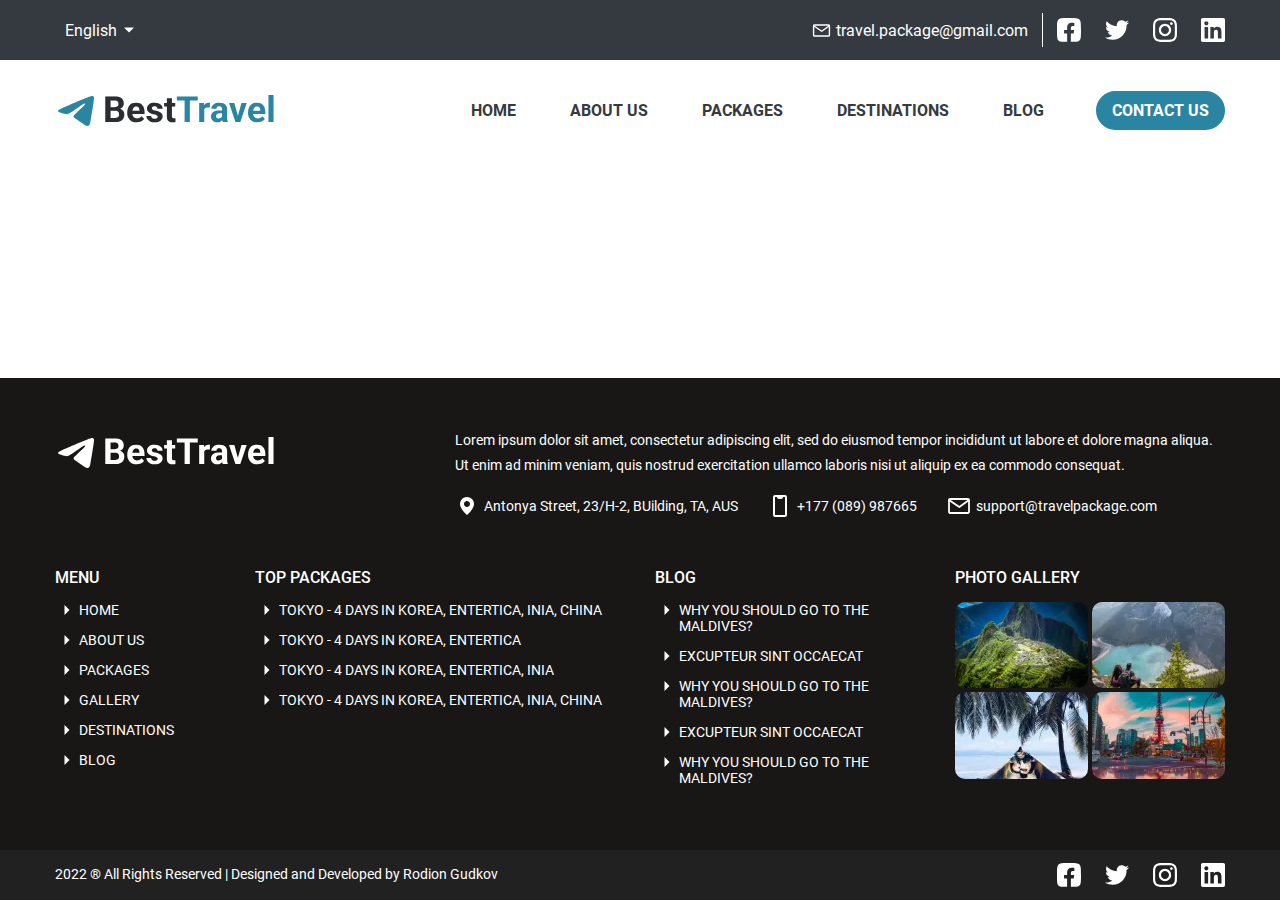
==== index.html @ a99bce0c "Created and styled Footer Added new images and icons" ====
<!DOCTYPE html>
<html lang="en">
  <head>
    <meta charset="UTF-8" />
    <meta http-equiv="X-UA-Compatible" content="IE=edge" />
    <meta name="viewport" content="width=device-width, initial-scale=1.0" />
    <title>BestTravel</title>
    <link rel="stylesheet" href="css/style.css" />
  </head>
  <body>
    <div class="wrapper">
      <!-- Header -->
      <header class="header">
        <div class="header-top">
          <div class="container">
            <div class="header-top__inner">
              <div class="change-language">
                <button id="change-language">
                  <span>English</span>
                  <svg width="24" height="24" viewBox="0 0 24 24" fill="none" xmlns="http://www.w3.org/2000/svg">
                    <path d="M12 14.5L17 9.5H7L12 14.5Z" fill="white" />
                  </svg>
                </button>
                <ul>
                  <li><a href="#">English</a></li>
                  <li><a href="#">Ukranian</a></li>
                  <li><a href="#">Russian</a></li>
                </ul>
              </div>
              <div class="header__info">
                <a class="email" href="mailto:travel.package@gmail.com">
                  <img src="images/email-white.svg" width="19" height="19" alt="Email Icon" />
                  <span>travel.package@gmail.com</span>
                </a>
                <div class="line"></div>
                <div class="social">
                  <ul>
                    <li>
                      <a href=""><img src="images/facebook-white.svg" alt="Facebook" width="24" height="24" /></a>
                    </li>
                    <li>
                      <a href=""><img src="images/twitter-white.svg" alt="Twitter" width="24" height="24" /></a>
                    </li>
                    <li>
                      <a href=""><img src="images/instagram-white.svg" alt="Instagram" width="24" height="24" /></a>
                    </li>
                    <li>
                      <a href=""><img src="images/linkedin-white.svg" alt="LinkedIn" width="24" height="24" /></a>
                    </li>
                  </ul>
                </div>
              </div>
            </div>
          </div>
        </div>

        <div class="header-bottom">
          <div class="container">
            <div class="header-bottom__inner">
              <a href="index.html" class="logo header__logo">
                <img src="images/logo.svg" width="221" height="48" alt="BestTravel Logo" />
              </a>

              <nav class="menu">
                <ul class="menu">
                  <li><a href="index.html">Home</a></li>
                  <li><a href="about-us.html">About Us</a></li>
                  <li><a href="packages.html">Packages</a></li>
                  <li><a href="destinations.html">Destinations</a></li>
                  <li><a href="blog.html">Blog</a></li>
                  <li><button id="contact_us_button" class="button">Contact Us</button></li>
                </ul>
              </nav>
            </div>
          </div>
        </div>
      </header>

      <!-- Content -->
      <content class="content">
        
      </content>

      <!-- Footer -->
      <footer class="footer">
        <div class="footer-top">
          <div class="container">
            <div class="footer-top__inner">
              <a href="index.html" class="logo">
                <img src="images/logo-white.svg" width="221" height="48" alt="Best Travel Logo" />
              </a>
              <div class="footer__info">
                <p class="footer__text">
                  Lorem ipsum dolor sit amet, consectetur adipiscing elit, sed do eiusmod tempor incididunt ut labore et
                  dolore magna aliqua. Ut enim ad minim veniam, quis nostrud exercitation ullamco laboris nisi ut
                  aliquip ex ea commodo consequat.
                </p>
                <div class="footer__links">
                  <a href="#">
                    <img src="images/location-white.svg" width="24" height="24" alt="location" />
                    <span>Antonya Street, 23/H-2, BUilding, TA, AUS</span>
                  </a>
                  <a href="tel:+177089987665">
                    <img src="images/mobile-white.svg" width="24" height="24" alt="mobile" />
                    <span>+177 (089) 987665</span>
                  </a>
                  <a href="mailto:support@travelpackage.com">
                    <img src="images/email-white.svg" width="24" height="24" alt="location" />
                    <span>support@travelpackage.com</span>
                  </a>
                </div>
              </div>
            </div>
          </div>
        </div>
        <div class="footer-middle">
          <div class="container">
            <div class="footer-middle__inner">
              <div class="footer__col">
                <h4 class="footer__title">Menu</h4>
                <ul class="footer__list">
                  <li><a href="index.html">Home</a></li>
                  <li><a href="about-us.html">About Us</a></li>
                  <li><a href="packages.html">Packages</a></li>
                  <li><a href="gallery.html">Gallery</a></li>
                  <li><a href="destinations.html">Destinations</a></li>
                  <li><a href="blog.html">Blog</a></li>
                </ul>
              </div>

              <div class="footer__col">
                <h4 class="footer__title">Top Packages</h4>
                <ul class="footer__list">
                  <li>
                    <a href="packages.html">Tokyo - 4 Days in Korea, Entertica, Inia, China</a>
                  </li>
                  <li><a href="packages.html">Tokyo - 4 Days in Korea, Entertica</a></li>
                  <li><a href="packages.html">Tokyo - 4 Days in Korea, Entertica, Inia</a></li>
                  <li>
                    <a href="packages.html">Tokyo - 4 Days in Korea, Entertica, Inia, China</a>
                  </li>
                </ul>
              </div>

              <div class="footer__col">
                <h4 class="footer__title">Blog</h4>
                <ul class="footer__list">
                  <li><a href="blog.html">Why you should go to the Maldives?</a></li>
                  <li><a href="blog.html">Excupteur sint occaecat</a></li>
                  <li><a href="blog.html">Why you should go to the Maldives?</a></li>
                  <li><a href="blog.html">Excupteur sint occaecat</a></li>
                  <li><a href="blog.html">Why you should go to the Maldives?</a></li>
                </ul>
              </div>

              <div class="footer__col">
                <h4 class="footer__title">Photo Gallery</h4>
                <ul class="footer__gallery">
                  <a href="gallery.html">
                    <img src="images/content/footer-image-01.webp" width="133" height="100" alt="Footer Image" />
                  </a>
                  <a href="gallery.html">
                    <img src="images/content/footer-image-02.webp" width="133" height="100" alt="Footer Image" />
                  </a>
                  <a href="gallery.html">
                    <img src="images/content/footer-image-03.webp" width="133" height="100" alt="Footer Image" />
                  </a>
                  <a href="gallery.html">
                    <img src="images/content/footer-image-04.webp" width="133" height="100" alt="Footer Image" />
                  </a>
                </ul>
              </div>
            </div>
          </div>
        </div>

        <div class="footer-bottom">
          <div class="container">
            <div class="footer-bottom__inner">
              <p class="footer__copyright">2022 ® All Rights Reserved | Designed and Developed by Rodion Gudkov</p>

              <div class="social footer__social">
                <ul>
                  <li>
                    <a href=""><img src="images/facebook-white.svg" alt="Facebook" width="24" height="24" /></a>
                  </li>
                  <li>
                    <a href=""><img src="images/twitter-white.svg" alt="Twitter" width="24" height="24" /></a>
                  </li>
                  <li>
                    <a href=""><img src="images/instagram-white.svg" alt="Instagram" width="24" height="24" /></a>
                  </li>
                  <li>
                    <a href=""><img src="images/linkedin-white.svg" alt="LinkedIn" width="24" height="24" /></a>
                  </li>
                </ul>
              </div>
            </div>
          </div>
        </div>
      </footer>
    </div>

    <script src="js/main.js"></script>
  </body>
</html>
---- css/style.css ----
@font-face {
  font-family: "Roboto";
  src: url("../fonts/Roboto-Regular.ttf");
  font-weight: 400;
  font-style: normal;
}

@font-face {
  font-family: "Roboto";
  src: url("../fonts/Roboto-Medium.ttf");
  font-weight: 500;
  font-style: normal;
}

@font-face {
  font-family: "Roboto";
  src: url("../fonts/Roboto-Bold.ttf");
  font-weight: 700;
  font-style: normal;
}

:root {
  --primary: #2a85a2;
  --yellow: #f4c11a;
  --white: #ffffff;
  --light-gray: #e2e2e2;
  --gray: #7a7a7a;
  --dark-1: #353a40;
  --dark-2: #212121;
  --dark-3: #181715;
}

*,
*::after,
*::before {
  box-sizing: border-box;
  outline: none;
  margin: 0;
  padding: 0;
}

body {
  overflow-x: hidden;
  color: var(--dark-1);
  background-color: var(--white);
  font-family: "Roboto", sans-serif;
}

a {
  text-decoration: none;
  color: inherit;
  cursor: pointer;
}

button {
  background: none;
  border: none;
  font: inherit;
  color: inherit;
  cursor: pointer;
}

p {
  font-size: 16px;
  line-height: 1.8;
}

ul {
  list-style: none;
}

.container {
  max-width: 1200px;
  padding: 0 15px;
  margin: 0 auto;
}

img,
svg {
  display: block;
}

.wrapper {
  display: flex;
  flex-direction: column;
  justify-content: space-between;
  min-height: 100vh;
}

.content {
  flex: 1;
}

.button {
  color: var(--white);
  background-color: var(--primary);
  text-transform: uppercase;
  font-weight: 700;
  border: 2px solid var(--primary);
  transition: 0.2s;
}

@media (hover: hover) {
  .button:hover {
    color: var(--primary);
    background-color: var(--white);
  }
}

.social ul {
  display: flex;
}

.social li {
  margin-left: 24px;
}

.social li:first-child {
  margin-left: 0;
}

.social a {
  width: 24px;
  height: 24px;
}

.email {
  display: flex;
  align-items: center;
}

.email img {
  margin-right: 5px;
}

@media (hover: hover) {
  .email:hover {
    text-decoration: underline;
  }
}

.change-language {
  position: relative;
}

.change-language button {
  display: flex;
  align-items: center;
  padding: 0 10px;
  height: 24px;
}

.change-language ul {
  width: 100%;
  position: absolute;
  background-color: var(--dark-1);
  padding: 5px 0;
  border-radius: 5px;
  opacity: 0;
  pointer-events: none;
}

.change-language li {
  padding: 5px 10px;
}

.change-language.--active ul {
  opacity: 1;
  pointer-events: inherit;
  z-index: 100;
}

.change-language.--active svg {
  transform: rotate(180deg);
}

/* ===== HEADER ===== */
.header-top {
  background-color: var(--dark-1);
  color: var(--white);
}

.header-top__inner {
  min-height: 60px;
}

.header-top__inner, .header-bottom__inner {
  display: flex;
  align-items: center;
  justify-content: space-between;
  flex-wrap: wrap;
}

.header__info {
  display: flex;
  align-items: center;
}

.header__info .line {
  display: block;
  width: 1px;
  height: 34px;
  margin: 0 14px;
  background-color: var(--white);
}

/* ===== MENU ===== */
.menu ul {
  display: flex;
  align-items: center;
}

.menu a {
  display: flex;
  align-items: center;
  text-align: center;
  padding: 0 25px;
  height: 100px;
  text-transform: uppercase;
  font-weight: 700;
  transition: 0.1s;
  border: 2px solid transparent;
}

@media (hover: hover) {
  .menu a:hover {
    color: var(--primary);
    border-bottom: 2px solid var(--primary);
  }
}

.menu button {
  padding: 8px 14px;
  border-radius: 20px;
  margin-left: 25px;
}

/* ===== FOOTER ===== */
.footer {
  margin-top: 50px;
  background-color: var(--dark-3);
  color: var(--white);
  padding-top: 50px;
  font-size: 14px;
}

.footer p {
  font-size: 14px;
}

@media (hover: hover) {
  .footer a:hover {
    text-decoration: underline;
  }
}

.footer-top__inner {
  display: flex;
  justify-content: space-between;
}

.footer__info {
  max-width: 770px;
}

.footer__text {
  margin-bottom: 16px;
}

.footer__links {
  display: flex;
  flex-wrap: wrap;
}

.footer__links a {
  display: flex;
  align-items: center;
  position: relative;
  line-height: 24px;
  position: relative;
  margin-right: 30px;
}

.footer__links a span {
  padding-left: 5px;
}

.footer__links a:last-child {
  margin-right: 0;
}

.footer__links a::before {
  position: absolute;
  left: 0;
  top: 0;
  width: 24px;
  height: 24px;
  display: block;
  background-size: cover;
  background-repeat: no-repeat;
  background-position: center;
}

.footer-middle {
  padding: 50px 0;
}

.footer-middle__inner {
  display: grid;
  grid-template-columns: repeat(12, 1fr);
  grid-gap: 30px;
}

.footer__col:nth-child(1) {
  grid-column: span 2;
}

.footer__col:nth-child(2) {
  grid-column: span 4;
}

.footer__col:nth-child(3) {
  grid-column: span 3;
}

.footer__col:nth-child(4) {
  grid-column: span 3;
}

.footer__title {
  font-size: 16px;
  text-transform: uppercase;
  font-weight: 500;
  margin-bottom: 15px;
}

.footer__list li {
  position: relative;
  padding-left: 24px;
  margin-bottom: 14px;
}

.footer__list li::before {
  content: "";
  background-image: url("data:image/svg+xml;charset=utf8, %3Csvg width='24' height='24' fill='none' xmlns='http://www.w3.org/2000/svg'%3E%3Cpath d='M14.5 12l-5-5v10l5-5z' fill='%23fff'/%3E%3C/svg%3E");
  background-size: cover;
  background-position: center;
  display: block;
  width: 24px;
  height: 24px;
  position: absolute;
  top: -4px;
  left: 0;
}

.footer__list a {
  display: block;
  text-transform: uppercase;
  line-height: 16px;
}

.footer__gallery {
  display: grid;
  grid-template-columns: repeat(2, 1fr);
  grid-gap: 4px;
}

.footer__gallery a {
  position: relative;
  display: block;
  grid-column: span 1;
  border-radius: 10px;
  padding-bottom: 65%;
  overflow: hidden;
}

.footer__gallery img {
  position: absolute;
  top: 0;
  left: 0;
  width: 100%;
  height: 100%;
  object-fit: cover;
  object-position: center;
}

.footer-bottom {
  background-color: var(--dark-2);
}

.footer-bottom__inner {
  height: 50px;
  display: flex;
  align-items: center;
  justify-content: space-between;
}
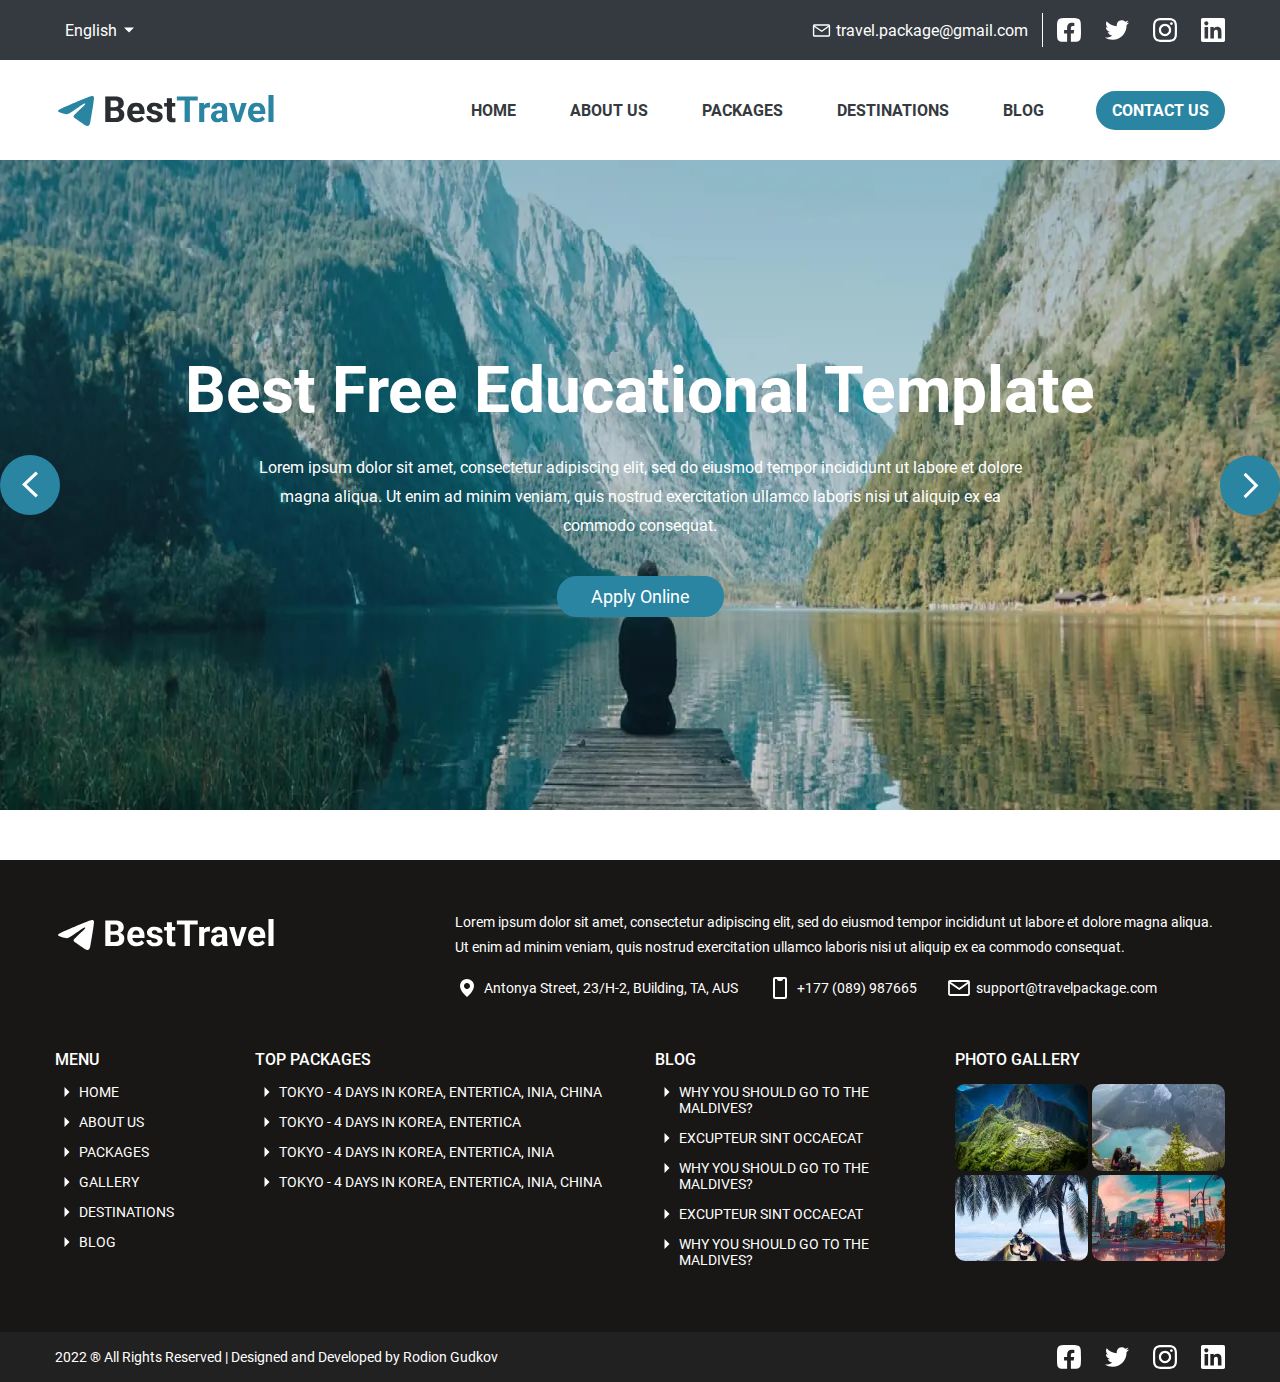
==== commit a0d02b85: "Added jquery and slick-slider Rewrited js to jquery Created and styled Intro" ====
--- a/index.html
+++ b/index.html
@@ -78,7 +78,52 @@
 
       <!-- Content -->
       <content class="content">
-        
+        <!-- Intro -->
+        <section class="intro">
+          <div class="container-field">
+            <div class="intro__inner">
+              <div id="intro_arrows_box" class="arrows_box"></div>
+              <div id="intro_slider" class="intro-slider slider">
+                <div class="intro__item">
+                  <img src="images/content/intro-image-01.webp" alt="" />
+                  <content>
+                    <h1>Best Free Educational Template</h1>
+                    <p>
+                      Lorem ipsum dolor sit amet, consectetur adipiscing elit, sed do eiusmod tempor incididunt ut
+                      labore et dolore magna aliqua. Ut enim ad minim veniam, quis nostrud exercitation ullamco laboris
+                      nisi ut aliquip ex ea commodo consequat.
+                    </p>
+                    <a href="#" class="button">Apply Online</a>
+                  </content>
+                </div>
+                <div class="intro__item">
+                  <img src="images/content/intro-image-01.webp" alt="" />
+                  <content>
+                    <h1>Best Free Educational Template</h1>
+                    <p>
+                      Lorem ipsum dolor sit amet, consectetur adipiscing elit, sed do eiusmod tempor incididunt ut
+                      labore et dolore magna aliqua. Ut enim ad minim veniam, quis nostrud exercitation ullamco laboris
+                      nisi ut aliquip ex ea commodo consequat.
+                    </p>
+                    <a href="#" class="button">Apply Online</a>
+                  </content>
+                </div>
+                <div class="intro__item">
+                  <img src="images/content/intro-image-01.webp" alt="" />
+                  <content>
+                    <h1>Best Free Educational Template</h1>
+                    <p>
+                      Lorem ipsum dolor sit amet, consectetur adipiscing elit, sed do eiusmod tempor incididunt ut
+                      labore et dolore magna aliqua. Ut enim ad minim veniam, quis nostrud exercitation ullamco laboris
+                      nisi ut aliquip ex ea commodo consequat.
+                    </p>
+                    <a href="#" class="button">Apply Online</a>
+                  </content>
+                </div>
+              </div>
+            </div>
+          </div>
+        </section>
       </content>
 
       <!-- Footer -->
@@ -201,6 +246,8 @@
       </footer>
     </div>
 
+    <script src="js/libs/jquery.min.js"></script>
+    <script src="js/libs/slick.min.js"></script>
     <script src="js/main.js"></script>
   </body>
 </html>
--- a/css/style.css
+++ b/css/style.css
@@ -1,3 +1,4 @@
+@charset "UTF-8";
 @font-face {
   font-family: "Roboto";
   src: url("../fonts/Roboto-Regular.ttf");
@@ -17,6 +18,280 @@
   src: url("../fonts/Roboto-Bold.ttf");
   font-weight: 700;
   font-style: normal;
+}
+
+/* Slider */
+.slick-slider {
+  position: relative;
+  display: block;
+  box-sizing: border-box;
+  -webkit-touch-callout: none;
+  -webkit-user-select: none;
+  -khtml-user-select: none;
+  -moz-user-select: none;
+  -ms-user-select: none;
+  user-select: none;
+  -ms-touch-action: pan-y;
+  touch-action: pan-y;
+  -webkit-tap-highlight-color: transparent;
+}
+
+.slick-list {
+  position: relative;
+  overflow: hidden;
+  display: block;
+  margin: 0;
+  padding: 0;
+}
+
+.slick-list:focus {
+  outline: none;
+}
+
+.slick-list.dragging {
+  cursor: pointer;
+  cursor: hand;
+}
+
+.slick-slider .slick-track,
+.slick-slider .slick-list {
+  -webkit-transform: translate3d(0, 0, 0);
+  -moz-transform: translate3d(0, 0, 0);
+  -ms-transform: translate3d(0, 0, 0);
+  -o-transform: translate3d(0, 0, 0);
+  transform: translate3d(0, 0, 0);
+}
+
+.slick-track {
+  position: relative;
+  left: 0;
+  top: 0;
+  display: block;
+  margin-left: auto;
+  margin-right: auto;
+}
+
+.slick-track:before, .slick-track:after {
+  content: "";
+  display: table;
+}
+
+.slick-track:after {
+  clear: both;
+}
+
+.slick-loading .slick-track {
+  visibility: hidden;
+}
+
+.slick-slide {
+  float: left;
+  height: 100%;
+  min-height: 1px;
+  display: none;
+}
+
+[dir="rtl"] .slick-slide {
+  float: right;
+}
+
+.slick-slide img {
+  display: block;
+}
+
+.slick-slide.slick-loading img {
+  display: none;
+}
+
+.slick-slide.dragging img {
+  pointer-events: none;
+}
+
+.slick-initialized .slick-slide {
+  display: block;
+}
+
+.slick-loading .slick-slide {
+  visibility: hidden;
+}
+
+.slick-vertical .slick-slide {
+  display: block;
+  height: auto;
+  border: 1px solid transparent;
+}
+
+.slick-arrow.slick-hidden {
+  display: none;
+}
+
+/* Slider */
+.slick-loading .slick-list {
+  background: #fff url("./ajax-loader.gif") center center no-repeat;
+}
+
+/* Icons */
+@font-face {
+  font-family: "slick";
+  src: url("./fonts/slick.eot");
+  src: url("./fonts/slick.eot?#iefix") format("embedded-opentype"), url("./fonts/slick.woff") format("woff"), url("./fonts/slick.ttf") format("truetype"), url("./fonts/slick.svg#slick") format("svg");
+  font-weight: normal;
+  font-style: normal;
+}
+
+/* Arrows */
+.slick-prev,
+.slick-next {
+  position: absolute;
+  display: block;
+  height: 20px;
+  width: 20px;
+  line-height: 0px;
+  font-size: 0px;
+  cursor: pointer;
+  background: transparent;
+  color: transparent;
+  top: 50%;
+  -webkit-transform: translate(0, -50%);
+  -ms-transform: translate(0, -50%);
+  transform: translate(0, -50%);
+  padding: 0;
+  border: none;
+  outline: none;
+}
+
+.slick-prev:hover, .slick-prev:focus,
+.slick-next:hover,
+.slick-next:focus {
+  outline: none;
+  background: transparent;
+  color: transparent;
+}
+
+.slick-prev:hover:before, .slick-prev:focus:before,
+.slick-next:hover:before,
+.slick-next:focus:before {
+  opacity: 1;
+}
+
+.slick-prev.slick-disabled:before,
+.slick-next.slick-disabled:before {
+  opacity: 0.25;
+}
+
+.slick-prev:before,
+.slick-next:before {
+  font-family: "slick";
+  font-size: 20px;
+  line-height: 1;
+  color: white;
+  opacity: 0.75;
+  -webkit-font-smoothing: antialiased;
+  -moz-osx-font-smoothing: grayscale;
+}
+
+.slick-prev {
+  left: -25px;
+}
+
+[dir="rtl"] .slick-prev {
+  left: auto;
+  right: -25px;
+}
+
+.slick-prev:before {
+  content: "←";
+}
+
+[dir="rtl"] .slick-prev:before {
+  content: "→";
+}
+
+.slick-next {
+  right: -25px;
+}
+
+[dir="rtl"] .slick-next {
+  left: -25px;
+  right: auto;
+}
+
+.slick-next:before {
+  content: "→";
+}
+
+[dir="rtl"] .slick-next:before {
+  content: "←";
+}
+
+/* Dots */
+.slick-dotted.slick-slider {
+  margin-bottom: 30px;
+}
+
+.slick-dots {
+  position: absolute;
+  bottom: -25px;
+  list-style: none;
+  display: block;
+  text-align: center;
+  padding: 0;
+  margin: 0;
+  width: 100%;
+}
+
+.slick-dots li {
+  position: relative;
+  display: inline-block;
+  height: 20px;
+  width: 20px;
+  margin: 0 5px;
+  padding: 0;
+  cursor: pointer;
+}
+
+.slick-dots li button {
+  border: 0;
+  background: transparent;
+  display: block;
+  height: 20px;
+  width: 20px;
+  outline: none;
+  line-height: 0px;
+  font-size: 0px;
+  color: transparent;
+  padding: 5px;
+  cursor: pointer;
+}
+
+.slick-dots li button:hover, .slick-dots li button:focus {
+  outline: none;
+}
+
+.slick-dots li button:hover:before, .slick-dots li button:focus:before {
+  opacity: 1;
+}
+
+.slick-dots li button:before {
+  position: absolute;
+  top: 0;
+  left: 0;
+  content: "•";
+  width: 20px;
+  height: 20px;
+  font-family: "slick";
+  font-size: 6px;
+  line-height: 20px;
+  text-align: center;
+  color: black;
+  opacity: 0.25;
+  -webkit-font-smoothing: antialiased;
+  -moz-osx-font-smoothing: grayscale;
+}
+
+.slick-dots li.slick-active button:before {
+  color: black;
+  opacity: 0.75;
 }
 
 :root {
@@ -75,6 +350,11 @@
   margin: 0 auto;
 }
 
+.container-field {
+  max-width: 1920px;
+  margin: 0 auto;
+}
+
 img,
 svg {
   display: block;
@@ -394,3 +674,103 @@
   align-items: center;
   justify-content: space-between;
 }
+
+/* ====== INTRO ===== */
+.intro__inner {
+  position: relative;
+}
+
+.intro .arrows_box {
+  display: flex;
+  justify-content: space-between;
+  width: 100%;
+  max-width: calc(1200px + 120px);
+  position: absolute;
+  top: 50%;
+  left: 50%;
+  transform: translate(-50%, -50%);
+  z-index: 1;
+}
+
+.intro__item {
+  display: none;
+  position: relative;
+}
+
+.intro__item:first-child {
+  display: flex;
+}
+
+.intro__item img {
+  position: absolute;
+  top: 0;
+  left: 0;
+  width: 100%;
+  height: 100%;
+  background-color: var(--light-gray);
+  z-index: 1;
+}
+
+.intro__item content {
+  display: flex;
+  flex-direction: column;
+  align-items: center;
+  justify-content: center;
+  color: var(--white);
+  text-align: center;
+  max-width: 970px;
+  min-height: 650px;
+  margin: 0 auto;
+  position: relative;
+  z-index: 2;
+}
+
+.intro__item h1 {
+  font-size: 64px;
+  line-height: 75px;
+}
+
+.intro__item p {
+  max-width: 770px;
+  margin-top: 26px;
+}
+
+.intro__item .button {
+  display: inline-block;
+  margin-top: 35px;
+  font-size: 18px;
+  text-transform: none;
+  font-weight: 400;
+  padding: 8px 32px;
+  border-radius: 20px;
+}
+
+.intro-slider__wrapper {
+  position: relative;
+  display: none;
+  background-color: var(--dark-1);
+  background-position: center;
+  background-size: cover;
+}
+
+.intro-slider__wrapper:first-child {
+  display: block;
+}
+
+.intro-slider__item {
+  height: 650px;
+  display: flex;
+  flex-direction: column;
+  align-items: center;
+  justify-content: center;
+  text-align: center;
+  color: #fff;
+}
+
+.intro-slider__text {
+  margin-top: 26px;
+}
+
+.intro-slider__button {
+  margin-top: 35px;
+}
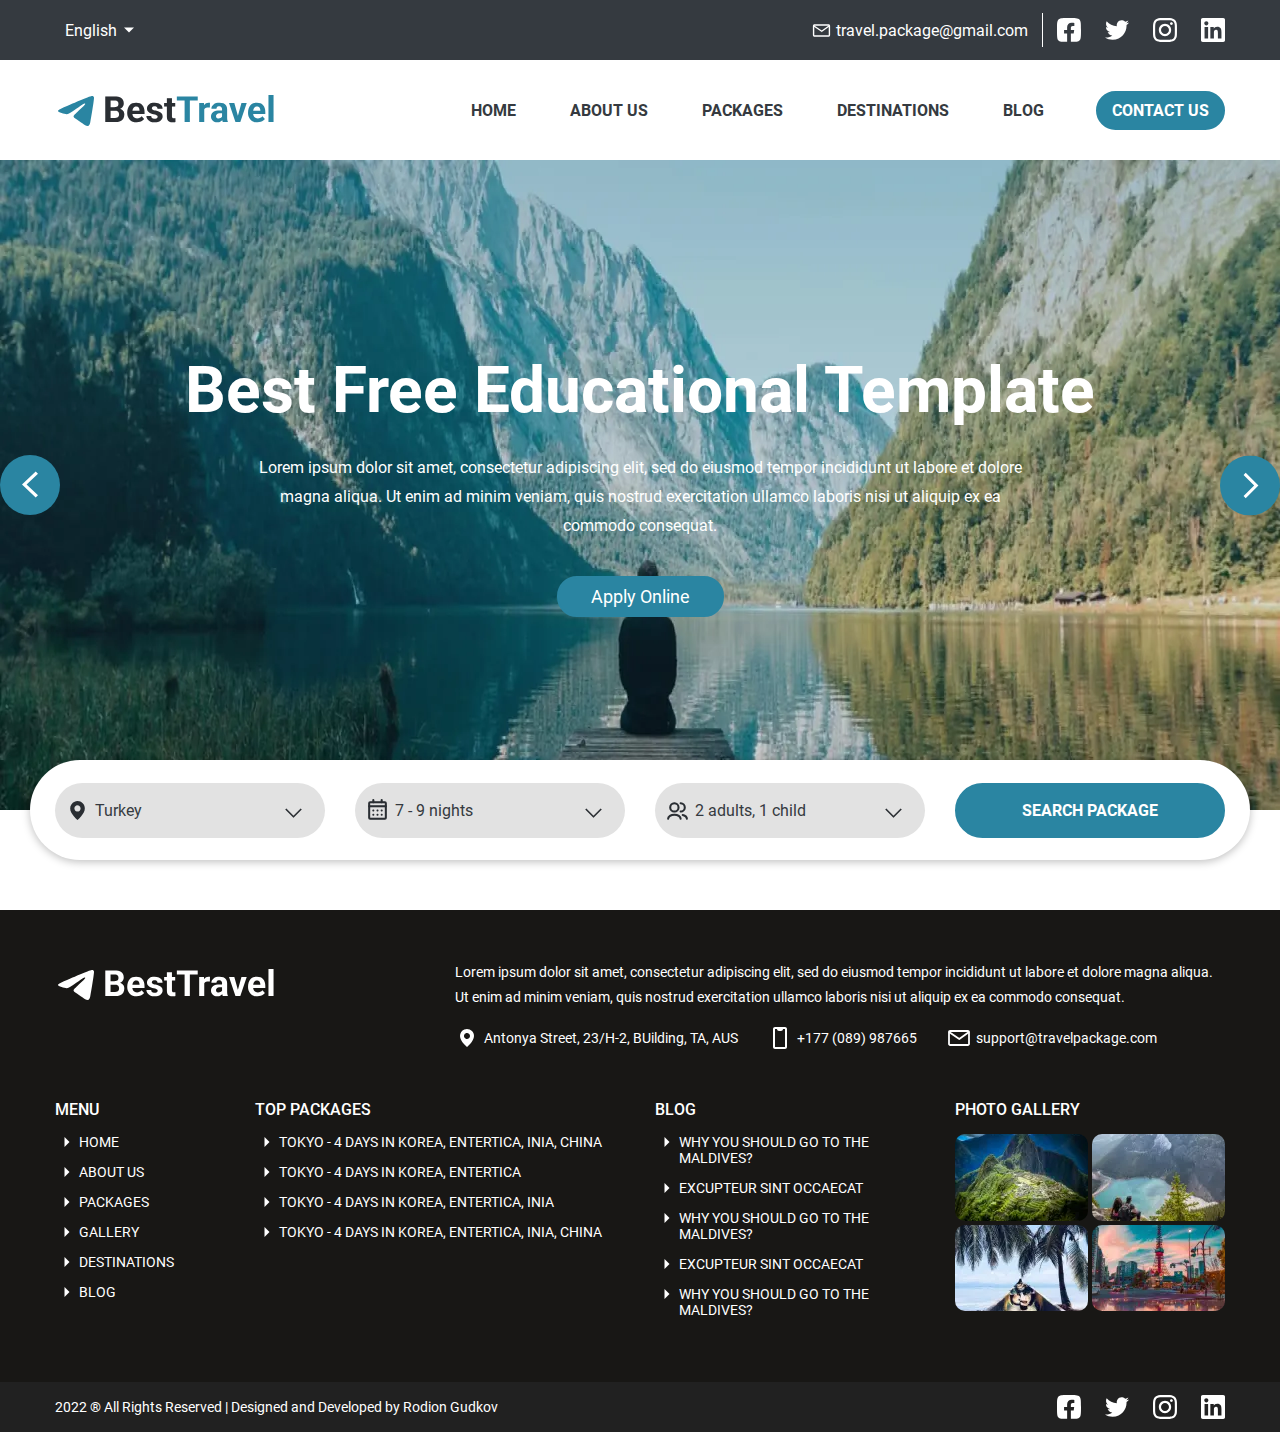
==== commit f2cccfb2: "Added jquery-custom-select Created and styled Search component" ====
--- a/index.html
+++ b/index.html
@@ -124,6 +124,49 @@
             </div>
           </div>
         </section>
+
+        <!-- Search -->
+        <div class="search">
+          <div class="container">
+            <form class="search__form" method="GET" action="">
+              <div class="search__item">
+                <div class="search__select search__select--place">
+                  <select name="place">
+                    <option selected="" value="Turkey">Turkey</option>
+                    <option value="America">America</option>
+                    <option value="Japan">Japan</option>
+                    <option value="UAE">UAE</option>
+                    <option value="Egypt">Egypt</option>
+                  </select>
+                </div>
+              </div>
+              <div class="search__item">
+                <div class="search__select search__select--time">
+                  <select name="time">
+                    <option value="3 - 6 nights">3 - 6 nights</option>
+                    <option selected="" value="7 - 9 nights">7 - 9 nights</option>
+                    <option value="10 - 14 nights">10 - 14 nights</option>
+                    <option value="15 - 30 nights">15 - 30 nights</option>
+                  </select>
+                </div>
+              </div>
+              <div class="search__item">
+                <div class="search__select search__select--people">
+                  <select name="people">
+                    <option value="2 adults">2 adults</option>
+                    <option selected="" value="2 adults, 1 child">2 adults, 1 child</option>
+                    <option value="1 adults, 1 child">1 adults, 1 child</option>
+                    <option value="2 adults, 2 child">2 adults, 2 child</option>
+                    <option value="another">Another</option>
+                  </select>
+                </div>
+              </div>
+              <div class="search__item">
+                <button class="search__button button" type="submit">Search Package</button>
+              </div>
+            </form>
+          </div>
+        </div>
       </content>
 
       <!-- Footer -->
@@ -248,6 +291,7 @@
 
     <script src="js/libs/jquery.min.js"></script>
     <script src="js/libs/slick.min.js"></script>
+    <script src="js/libs/jquery.custom-select.min.js"></script>
     <script src="js/main.js"></script>
   </body>
 </html>
--- a/css/style.css
+++ b/css/style.css
@@ -745,32 +745,125 @@
   border-radius: 20px;
 }
 
-.intro-slider__wrapper {
-  position: relative;
-  display: none;
-  background-color: var(--dark-1);
-  background-position: center;
+/* ====== SEARCH ===== */
+.search {
+  position: relative;
+  z-index: 100;
+  margin-top: -50px;
+}
+
+.search__form {
+  margin: 0 -25px;
+  height: 100px;
+  display: flex;
+  align-items: center;
+  justify-content: space-between;
+  background-color: #fff;
+  padding: 25px;
+  border-radius: 60px;
+  box-shadow: 0px 2px 8px rgba(0, 0, 0, 0.25);
+}
+
+.search__item {
+  width: 270px;
+  height: 55px;
+}
+
+.search__button {
+  width: 100%;
+  height: 55px;
+  border-radius: 30px;
+}
+
+.search__select {
+  position: relative;
+}
+
+.search__select::before, .search__select::after {
+  content: "";
+  position: absolute;
+  display: block;
+  top: 50%;
+  pointer-events: none;
+  z-index: 1;
   background-size: cover;
 }
 
-.intro-slider__wrapper:first-child {
-  display: block;
-}
-
-.intro-slider__item {
-  height: 650px;
-  display: flex;
-  flex-direction: column;
-  align-items: center;
-  justify-content: center;
-  text-align: center;
-  color: #fff;
-}
-
-.intro-slider__text {
-  margin-top: 26px;
-}
-
-.intro-slider__button {
-  margin-top: 35px;
-}
+.search__select::before {
+  width: 25px;
+  height: 25px;
+  top: 15px;
+  left: 10px;
+}
+
+.search__select--place::before {
+  background-image: url("../images/location.svg");
+}
+
+.search__select--time::before {
+  background-image: url("../images/calendar.svg");
+}
+
+.search__select--people::before {
+  background-image: url("../images/people.svg");
+}
+
+.search__select::after {
+  background-image: url("../images/select-arrow.svg");
+  width: 37px;
+  height: 37px;
+  top: 9px;
+  right: 13px;
+}
+
+.search__select--active::after {
+  transform: rotate(180deg);
+}
+
+.search__select select {
+  text-align: left;
+  width: 100%;
+  height: 55px;
+  font-size: 16px;
+  background-color: var(--light-gray);
+  border: none;
+  border-radius: 30px;
+  padding: 18px 40px;
+  -webkit-appearance: none;
+}
+
+.search__select--custom__option {
+  width: 100%;
+  display: block;
+  padding: 15px;
+  background-color: var(--white);
+  border-bottom: 1px solid var(--light-gray);
+}
+
+.search__select--custom__option:last-child {
+  border-bottom: none;
+}
+
+.search__select--custom__dropdown {
+  border-radius: 30px;
+  overflow: hidden;
+  background-color: var(--white);
+  border: 1px solid var(--light-gray);
+}
+
+.search__select--custom__option--value {
+  text-align: left;
+  width: 100%;
+  height: 55px;
+  background-color: var(--light-gray);
+  border: none;
+  border-radius: 30px;
+  padding: 18px 40px;
+  -webkit-appearance: none;
+  z-index: 100;
+}
+
+.search__select--custom__option--selected {
+  background-color: var(--primary);
+  color: var(--white);
+}
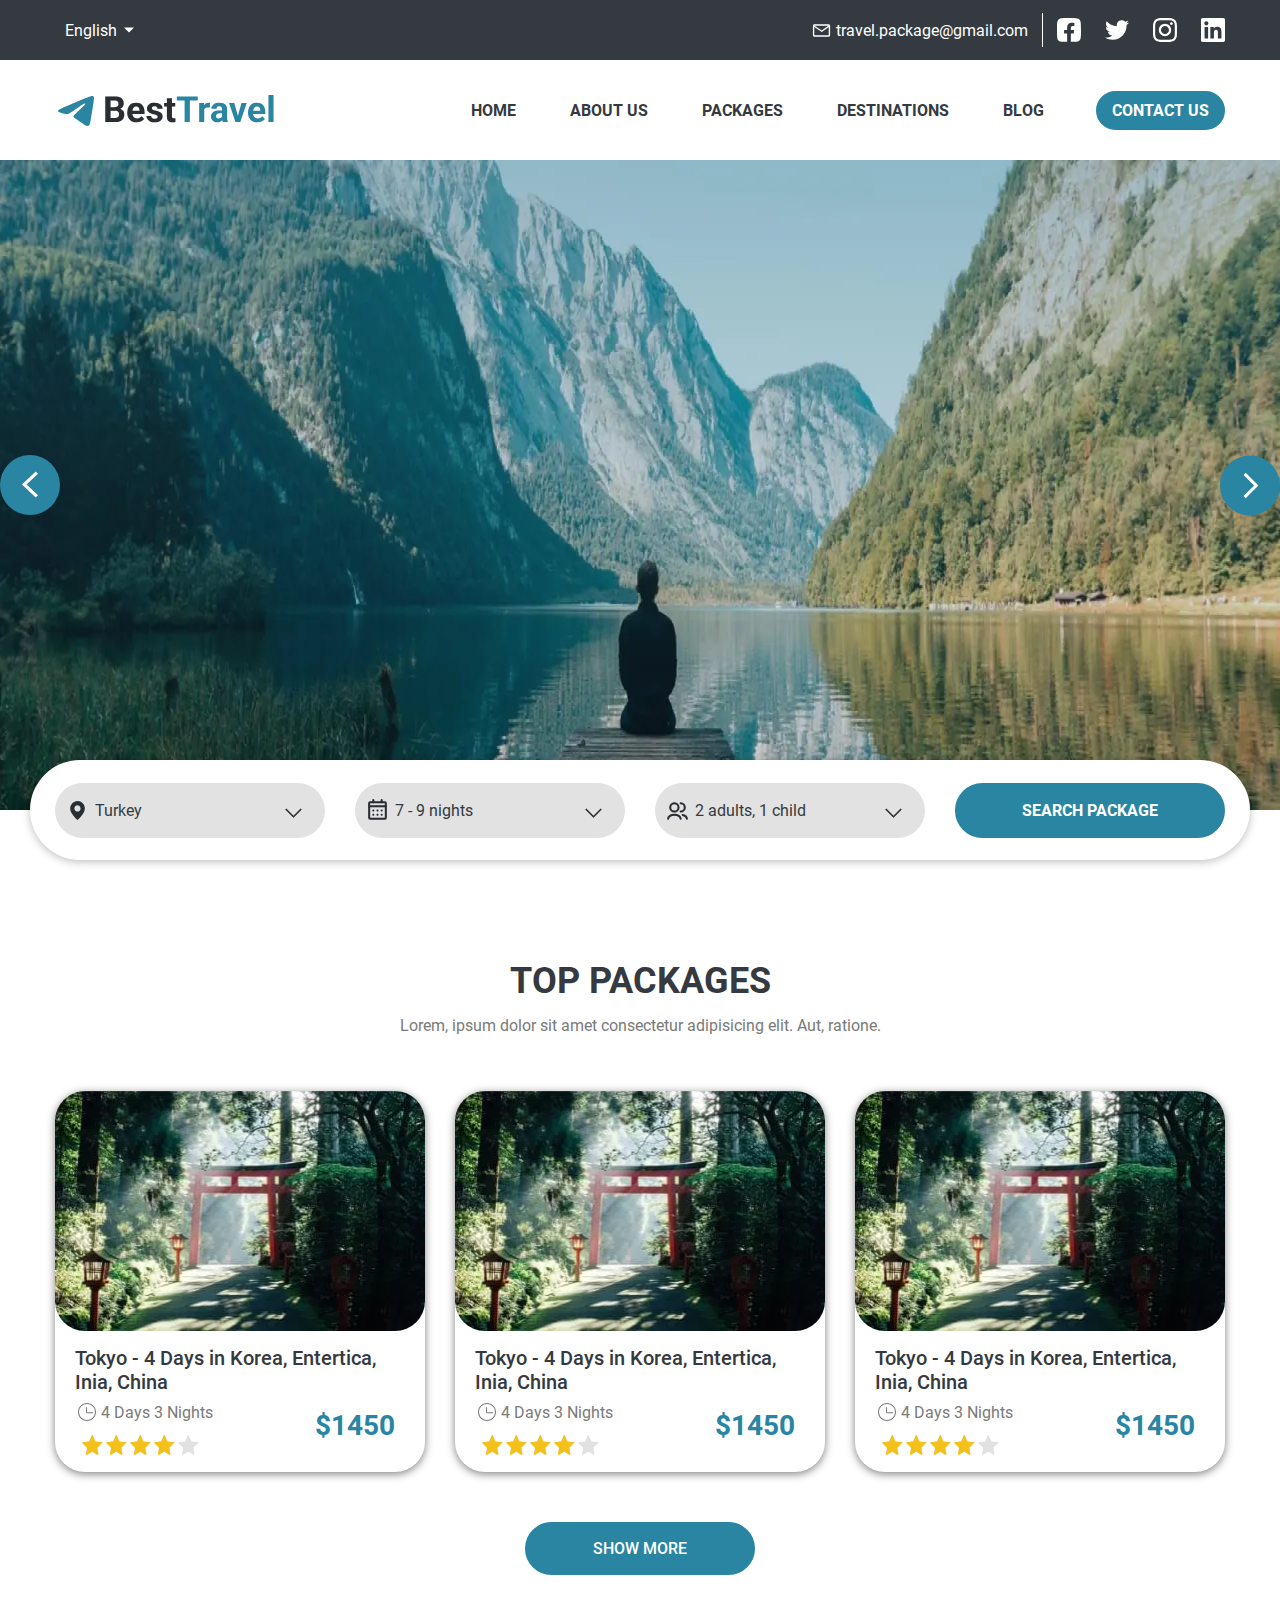
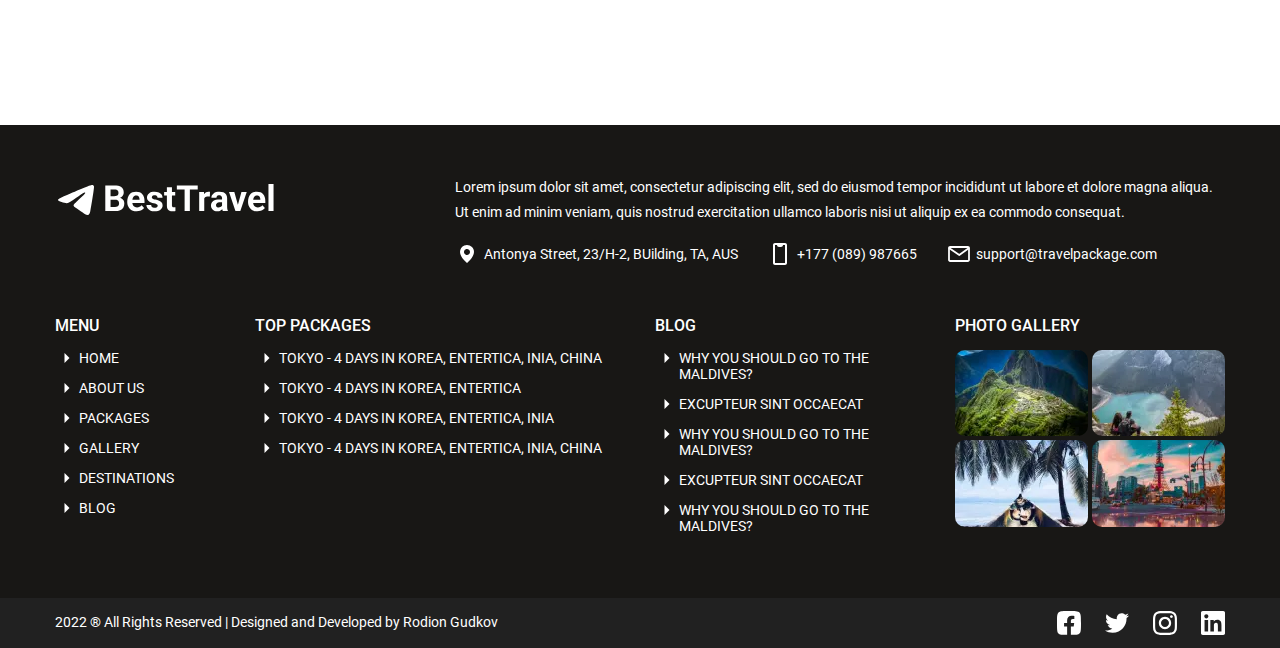
==== commit dedab75f: "Fixed html tags Created and styled Top Packages component Added RateYo library Added new global styl" ====
--- a/index.html
+++ b/index.html
@@ -77,7 +77,7 @@
       </header>
 
       <!-- Content -->
-      <content class="content">
+      <main class="content">
         <!-- Intro -->
         <section class="intro">
           <div class="container-field">
@@ -86,7 +86,7 @@
               <div id="intro_slider" class="intro-slider slider">
                 <div class="intro__item">
                   <img src="images/content/intro-image-01.webp" alt="" />
-                  <content>
+                  <div>
                     <h1>Best Free Educational Template</h1>
                     <p>
                       Lorem ipsum dolor sit amet, consectetur adipiscing elit, sed do eiusmod tempor incididunt ut
@@ -94,11 +94,11 @@
                       nisi ut aliquip ex ea commodo consequat.
                     </p>
                     <a href="#" class="button">Apply Online</a>
-                  </content>
+                  </div>
                 </div>
                 <div class="intro__item">
                   <img src="images/content/intro-image-01.webp" alt="" />
-                  <content>
+                  <div>
                     <h1>Best Free Educational Template</h1>
                     <p>
                       Lorem ipsum dolor sit amet, consectetur adipiscing elit, sed do eiusmod tempor incididunt ut
@@ -106,11 +106,11 @@
                       nisi ut aliquip ex ea commodo consequat.
                     </p>
                     <a href="#" class="button">Apply Online</a>
-                  </content>
+                  </div>
                 </div>
                 <div class="intro__item">
                   <img src="images/content/intro-image-01.webp" alt="" />
-                  <content>
+                  <div>
                     <h1>Best Free Educational Template</h1>
                     <p>
                       Lorem ipsum dolor sit amet, consectetur adipiscing elit, sed do eiusmod tempor incididunt ut
@@ -118,7 +118,7 @@
                       nisi ut aliquip ex ea commodo consequat.
                     </p>
                     <a href="#" class="button">Apply Online</a>
-                  </content>
+                  </div>
                 </div>
               </div>
             </div>
@@ -131,7 +131,7 @@
             <form class="search__form" method="GET" action="">
               <div class="search__item">
                 <div class="search__select search__select--place">
-                  <select name="place">
+                  <select name="place" aria-label="place">
                     <option selected="" value="Turkey">Turkey</option>
                     <option value="America">America</option>
                     <option value="Japan">Japan</option>
@@ -142,7 +142,7 @@
               </div>
               <div class="search__item">
                 <div class="search__select search__select--time">
-                  <select name="time">
+                  <select name="time" aria-label="time">
                     <option value="3 - 6 nights">3 - 6 nights</option>
                     <option selected="" value="7 - 9 nights">7 - 9 nights</option>
                     <option value="10 - 14 nights">10 - 14 nights</option>
@@ -152,7 +152,7 @@
               </div>
               <div class="search__item">
                 <div class="search__select search__select--people">
-                  <select name="people">
+                  <select name="people" aria-label="people">
                     <option value="2 adults">2 adults</option>
                     <option selected="" value="2 adults, 1 child">2 adults, 1 child</option>
                     <option value="1 adults, 1 child">1 adults, 1 child</option>
@@ -167,7 +167,75 @@
             </form>
           </div>
         </div>
-      </content>
+
+        <!-- Top Packages -->
+        <section class="top-packages section">
+          <div class="container">
+            <div class="top-packages__inner">
+              <header class="section__header">
+                <h2 class="section__title">Top Packages</h2>
+                <p class="section__text">Lorem, ipsum dolor sit amet consectetur adipisicing elit. Aut, ratione.</p>
+              </header>
+
+              <div class="section__content top-packages__content">
+                <div class="top-packages__item item">
+                  <a href="#">
+                    <div class="item__img-box">
+                      <img src="images/content/packages-01.webp" alt="" width="370" height="240" class="item__img" />
+                    </div>
+                  </a>
+                  <div class="item__info">
+                    <a href="#">
+                      <h4 class="item__title">Tokyo - 4 Days in Korea, Entertica, Inia, China</h4>
+                    </a>
+                    <div class="item__param-box">
+                      <div class="item__param">4 Days 3 Nights</div>
+                    </div>
+                    <div class="item__rate rate-yo" data-rateyo-rating="4"></div>
+                    <div class="item__price">$1450</div>
+                  </div>
+                </div>
+                <div class="top-packages__item item">
+                  <a href="#">
+                    <div class="item__img-box">
+                      <img src="images/content/packages-01.webp" alt="" width="370" height="240" class="item__img" />
+                    </div>
+                  </a>
+                  <div class="item__info">
+                    <a href="#">
+                      <h4 class="item__title">Tokyo - 4 Days in Korea, Entertica, Inia, China</h4>
+                    </a>
+                    <div class="item__param-box">
+                      <div class="item__param">4 Days 3 Nights</div>
+                    </div>
+                    <div class="item__rate rate-yo" data-rateyo-rating="4"></div>
+                    <div class="item__price">$1450</div>
+                  </div>
+                </div>
+                <div class="top-packages__item item">
+                  <a href="#">
+                    <div class="item__img-box">
+                      <img src="images/content/packages-01.webp" alt="" width="370" height="240" class="item__img" />
+                    </div>
+                  </a>
+                  <div class="item__info">
+                    <a href="#">
+                      <h4 class="item__title">Tokyo - 4 Days in Korea, Entertica, Inia, China</h4>
+                    </a>
+                    <div class="item__param-box">
+                      <div class="item__param">4 Days 3 Nights</div>
+                    </div>
+                    <div class="item__rate rate-yo" data-rateyo-rating="4"></div>
+                    <div class="item__price">$1450</div>
+                  </div>
+                </div>
+              </div>
+
+              <button class="section__button button">Show More</button>
+            </div>
+          </div>
+        </section>
+      </main>
 
       <!-- Footer -->
       <footer class="footer">
@@ -243,7 +311,7 @@
 
               <div class="footer__col">
                 <h4 class="footer__title">Photo Gallery</h4>
-                <ul class="footer__gallery">
+                <div class="footer__gallery">
                   <a href="gallery.html">
                     <img src="images/content/footer-image-01.webp" width="133" height="100" alt="Footer Image" />
                   </a>
@@ -256,7 +324,7 @@
                   <a href="gallery.html">
                     <img src="images/content/footer-image-04.webp" width="133" height="100" alt="Footer Image" />
                   </a>
-                </ul>
+                </div>
               </div>
             </div>
           </div>
@@ -292,6 +360,7 @@
     <script src="js/libs/jquery.min.js"></script>
     <script src="js/libs/slick.min.js"></script>
     <script src="js/libs/jquery.custom-select.min.js"></script>
+    <script src="js/libs/jquery.rateyo.min.js"></script>
     <script src="js/main.js"></script>
   </body>
 </html>
--- a/css/style.css
+++ b/css/style.css
@@ -1,4 +1,216 @@
 @charset "UTF-8";
+:root {
+  --primary: #2a85a2;
+  --yellow: #f4c11a;
+  --white: #ffffff;
+  --light-gray: #e2e2e2;
+  --gray: #7a7a7a;
+  --dark-1: #353a40;
+  --dark-2: #212121;
+  --dark-3: #181715;
+  --border-radius: 30px;
+}
+
+*,
+*::after,
+*::before {
+  box-sizing: border-box;
+  outline: none;
+  margin: 0;
+  padding: 0;
+}
+
+body {
+  overflow-x: hidden;
+  color: var(--dark-1);
+  background-color: var(--white);
+  font-family: "Roboto", sans-serif;
+}
+
+a {
+  text-decoration: none;
+  color: inherit;
+  cursor: pointer;
+}
+
+button {
+  background: none;
+  border: none;
+  font: inherit;
+  color: inherit;
+  cursor: pointer;
+}
+
+p {
+  font-size: 16px;
+  line-height: 1.8;
+}
+
+ul {
+  list-style: none;
+}
+
+.container {
+  max-width: 1200px;
+  padding: 0 15px;
+  margin: 0 auto;
+}
+
+.container-field {
+  max-width: 1920px;
+  margin: 0 auto;
+}
+
+img,
+svg {
+  display: block;
+}
+
+.wrapper {
+  display: flex;
+  flex-direction: column;
+  justify-content: space-between;
+  min-height: 100vh;
+}
+
+.content {
+  flex: 1;
+}
+
+.button {
+  color: var(--white);
+  background-color: var(--primary);
+  text-transform: uppercase;
+  font-weight: 700;
+  border: 2px solid var(--primary);
+  transition: 0.2s;
+}
+
+@media (hover: hover) {
+  .button:hover {
+    color: var(--primary);
+    background-color: var(--white);
+  }
+}
+
+.section {
+  padding: 100px 0;
+}
+
+.section + .section {
+  margin-top: -100px;
+}
+
+.section__header {
+  text-align: center;
+  max-width: 770px;
+  margin: 0 auto;
+}
+
+.section__title {
+  max-width: 770px;
+  font-weight: 700;
+  font-size: 36px;
+  text-transform: uppercase;
+}
+
+.section__text {
+  max-width: 770px;
+  color: var(--gray);
+  margin: 10px 0 0;
+}
+
+.section__content {
+  display: grid;
+  grid-gap: 30px;
+  margin-top: 50px;
+}
+
+.section__button {
+  display: block;
+  font-weight: 500;
+  margin: 50px auto 0;
+  border-radius: 30px;
+  padding: 15px 30px;
+  min-width: 230px;
+}
+
+.item {
+  display: block;
+  border-radius: var(--border-radius);
+  box-shadow: 0px 2px 8px rgba(0, 0, 0, 0.5);
+  background-color: var(--white);
+  position: relative;
+}
+
+.item__img-box {
+  border-radius: var(--border-radius);
+  position: relative;
+  overflow: hidden;
+  width: 100%;
+}
+
+.item__img {
+  position: absolute;
+  top: 0;
+  left: 0;
+  object-fit: cover;
+  object-position: 50% 50%;
+  width: 100%;
+  height: 100%;
+}
+
+.item__info {
+  padding: 15px 20px;
+}
+
+.item__title {
+  font-weight: 500;
+  font-size: 20px;
+}
+
+.item__param-box {
+  display: flex;
+  flex-wrap: wrap;
+  margin-top: 7px;
+}
+
+.item__param {
+  position: relative;
+  color: var(--gray);
+  padding-left: 26px;
+  line-height: 24px;
+  margin-right: 15px;
+}
+
+.item__param:last-child {
+  margin-right: 0;
+}
+
+.item__param::before {
+  position: absolute;
+  left: 0;
+  display: block;
+  width: 24px;
+  height: 24px;
+  background-size: cover;
+}
+
+.item__rate {
+  margin-top: 8px;
+  padding: 0;
+  height: 24px;
+}
+
+.item__price {
+  position: absolute;
+  right: 30px;
+  bottom: 30px;
+  color: var(--primary);
+  font-weight: 700;
+  font-size: 28px;
+}
+
 @font-face {
   font-family: "Roboto";
   src: url("../fonts/Roboto-Regular.ttf");
@@ -294,97 +506,49 @@
   opacity: 0.75;
 }
 
-:root {
-  --primary: #2a85a2;
-  --yellow: #f4c11a;
-  --white: #ffffff;
-  --light-gray: #e2e2e2;
-  --gray: #7a7a7a;
-  --dark-1: #353a40;
-  --dark-2: #212121;
-  --dark-3: #181715;
-}
-
-*,
-*::after,
-*::before {
-  box-sizing: border-box;
-  outline: none;
-  margin: 0;
-  padding: 0;
-}
-
-body {
-  overflow-x: hidden;
-  color: var(--dark-1);
-  background-color: var(--white);
-  font-family: "Roboto", sans-serif;
-}
-
-a {
-  text-decoration: none;
-  color: inherit;
+.jq-ry-container {
+  position: relative;
+  padding: 0 5px;
+  line-height: 0;
+  display: block;
   cursor: pointer;
-}
-
-button {
-  background: none;
-  border: none;
-  font: inherit;
-  color: inherit;
-  cursor: pointer;
-}
-
-p {
-  font-size: 16px;
-  line-height: 1.8;
-}
-
-ul {
-  list-style: none;
-}
-
-.container {
-  max-width: 1200px;
-  padding: 0 15px;
-  margin: 0 auto;
-}
-
-.container-field {
-  max-width: 1920px;
-  margin: 0 auto;
-}
-
-img,
-svg {
-  display: block;
-}
-
-.wrapper {
-  display: flex;
-  flex-direction: column;
-  justify-content: space-between;
-  min-height: 100vh;
-}
-
-.content {
-  flex: 1;
-}
-
-.button {
-  color: var(--white);
-  background-color: var(--primary);
-  text-transform: uppercase;
-  font-weight: 700;
-  border: 2px solid var(--primary);
-  transition: 0.2s;
-}
-
-@media (hover: hover) {
-  .button:hover {
-    color: var(--primary);
-    background-color: var(--white);
-  }
+  -webkit-box-sizing: content-box;
+  -moz-box-sizing: content-box;
+  box-sizing: content-box;
+  direction: ltr;
+}
+
+.jq-ry-container[readonly="readonly"] {
+  cursor: default;
+}
+
+.jq-ry-container > .jq-ry-group-wrapper {
+  position: relative;
+  width: 100%;
+}
+
+.jq-ry-container > .jq-ry-group-wrapper > .jq-ry-group {
+  position: relative;
+  line-height: 0;
+  z-index: 10;
+  white-space: nowrap;
+}
+
+.jq-ry-container > .jq-ry-group-wrapper > .jq-ry-group > svg {
+  display: inline-block;
+}
+
+.jq-ry-container > .jq-ry-group-wrapper > .jq-ry-group.jq-ry-normal-group {
+  width: 100%;
+}
+
+.jq-ry-container > .jq-ry-group-wrapper > .jq-ry-group.jq-ry-rated-group {
+  width: 0;
+  z-index: 11;
+  position: absolute;
+  top: 0;
+  left: 0;
+  overflow: hidden;
 }
 
 .social ul {
@@ -695,6 +859,7 @@
 .intro__item {
   display: none;
   position: relative;
+  height: 650px;
 }
 
 .intro__item:first-child {
@@ -867,3 +1032,28 @@
   background-color: var(--primary);
   color: var(--white);
 }
+
+/* ====== TOP PACKAGES ===== */
+.top-packages__content {
+  grid-template-columns: repeat(3, 1fr);
+}
+
+.top-packages .item__img-box {
+  padding-bottom: 65%;
+}
+
+.top-packages .item__param {
+  position: relative;
+}
+
+.top-packages .item__param::before {
+  content: "";
+  position: absolute;
+  left: 0;
+  top: -1px;
+  display: block;
+  width: 24px;
+  height: 24px;
+  background-image: url("data:image/svg+xml;charset=utf8, %3Csvg width='24' height='24' fill='none' xmlns='http://www.w3.org/2000/svg'%3E%3Cpath fill-rule='evenodd' clip-rule='evenodd' d='M12 4a8 8 0 100 16 8 8 0 000-16zm-9 8c0-5 4-9 9-9s9 4 9 9-4 9-9 9-9-4-9-9z' fill='%237A7A7A'/%3E%3Cpath fill-rule='evenodd' clip-rule='evenodd' d='M11.568 7.225c.553 0 .5.448.5 1v4h5c.553 0 1-.052 1 .5s-.447.5-1 .5h-5a1 1 0 01-1-1v-4c0-.552-.052-1 .5-1z' fill='%237A7A7A'/%3E%3C/svg%3E");
+  background-size: cover;
+}
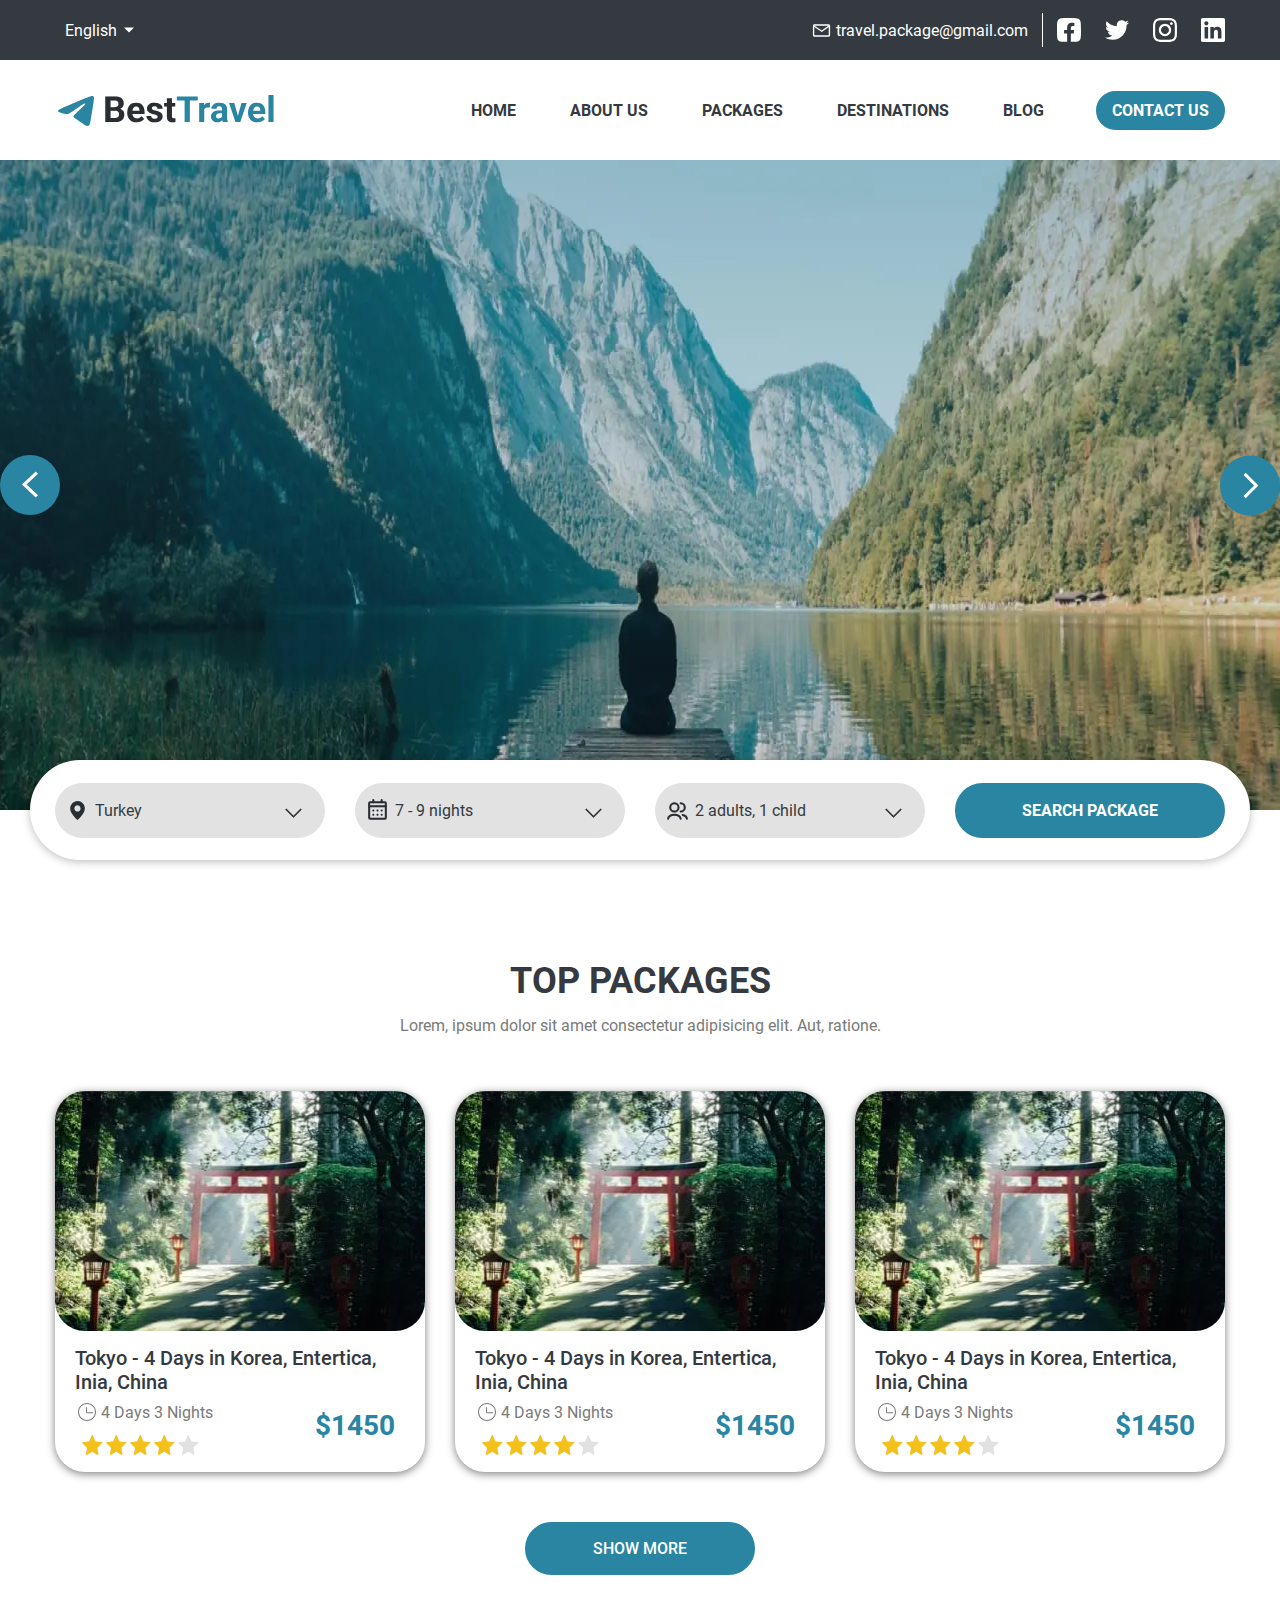
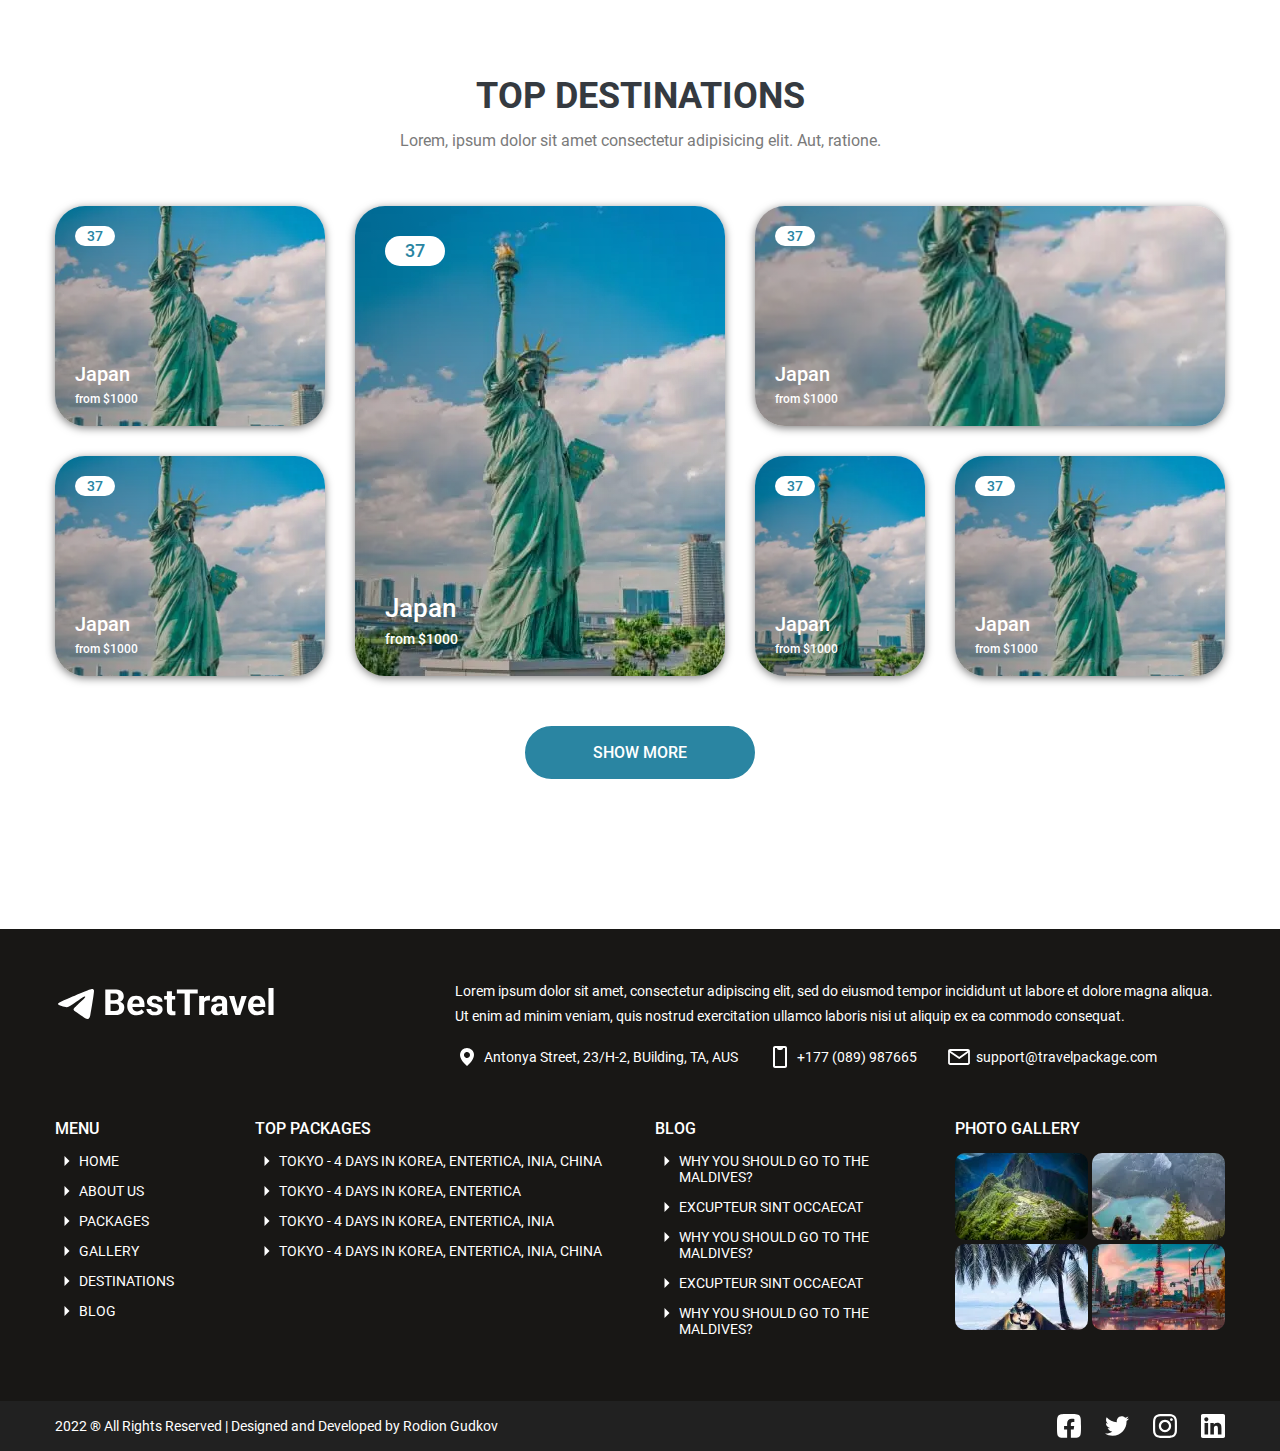
==== commit 169379a2: "Created and styled Top Destinations component" ====
--- a/index.html
+++ b/index.html
@@ -235,6 +235,93 @@
             </div>
           </div>
         </section>
+
+        <!-- Top -->
+        <section class="section top-destinations">
+          <div class="container">
+            <div class="top-destinations__inner">
+              <header class="section__header">
+                <h2 class="section__title">Top Destinations</h2>
+                <p class="section__text">
+                  Lorem, ipsum dolor sit amet consectetur adipisicing elit. Aut,
+                  ratione.
+                </p>
+              </header>
+              <div class="section__content top-destinations__content">
+                <a href="#" class="top-destinations__item item">
+                  <div class="item__img-box">
+                    <img src="images/content/destinations-01.webp" alt="" class="item__img" />
+                  </div>
+                
+                  <div class="item__info">
+                    <span class="item__count">37</span>
+                    <p class="item__title">Japan</p>
+                    <span class="item__text">from $1000</span>
+                  </div>
+                </a>
+                <a href="#" class="top-destinations__item item">
+                  <div class="item__img-box">
+                    <img src="images/content/destinations-01.webp" alt="" class="item__img" />
+                  </div>
+                
+                  <div class="item__info">
+                    <span class="item__count">37</span>
+                    <p class="item__title">Japan</p>
+                    <span class="item__text">from $1000</span>
+                  </div>
+                </a>
+                <a href="#" class="top-destinations__item item">
+                  <div class="item__img-box">
+                    <img src="images/content/destinations-01.webp" alt="" class="item__img" />
+                  </div>
+                
+                  <div class="item__info">
+                    <span class="item__count">37</span>
+                    <p class="item__title">Japan</p>
+                    <span class="item__text">from $1000</span>
+                  </div>
+                </a>
+                <a href="#" class="top-destinations__item item">
+                  <div class="item__img-box">
+                    <img src="images/content/destinations-01.webp" alt="" class="item__img" />
+                  </div>
+                
+                  <div class="item__info">
+                    <span class="item__count">37</span>
+                    <p class="item__title">Japan</p>
+                    <span class="item__text">from $1000</span>
+                  </div>
+                </a>
+                <a href="#" class="top-destinations__item item">
+                  <div class="item__img-box">
+                    <img src="images/content/destinations-01.webp" alt="" class="item__img" />
+                  </div>
+                
+                  <div class="item__info">
+                    <span class="item__count">37</span>
+                    <p class="item__title">Japan</p>
+                    <span class="item__text">from $1000</span>
+                  </div>
+                </a>
+                <a href="#" class="top-destinations__item item">
+                  <div class="item__img-box">
+                    <img src="images/content/destinations-01.webp" alt="" class="item__img" />
+                  </div>
+                
+                  <div class="item__info">
+                    <span class="item__count">37</span>
+                    <p class="item__title">Japan</p>
+                    <span class="item__text">from $1000</span>
+                  </div>
+                </a>
+              </div>
+        
+              <button class="section__button button">Show More</button>
+        
+            </div>
+          </div>
+        </section>
+        
       </main>
 
       <!-- Footer -->
--- a/css/style.css
+++ b/css/style.css
@@ -1057,3 +1057,106 @@
   background-image: url("data:image/svg+xml;charset=utf8, %3Csvg width='24' height='24' fill='none' xmlns='http://www.w3.org/2000/svg'%3E%3Cpath fill-rule='evenodd' clip-rule='evenodd' d='M12 4a8 8 0 100 16 8 8 0 000-16zm-9 8c0-5 4-9 9-9s9 4 9 9-4 9-9 9-9-4-9-9z' fill='%237A7A7A'/%3E%3Cpath fill-rule='evenodd' clip-rule='evenodd' d='M11.568 7.225c.553 0 .5.448.5 1v4h5c.553 0 1-.052 1 .5s-.447.5-1 .5h-5a1 1 0 01-1-1v-4c0-.552-.052-1 .5-1z' fill='%237A7A7A'/%3E%3C/svg%3E");
   background-size: cover;
 }
+
+/* ====== TOP DESTINATIONS  ===== */
+.top-destinations__content {
+  grid-template-columns: repeat(12, 1fr);
+  grid-auto-rows: 220px;
+}
+
+.top-destinations__item {
+  display: block;
+  grid-column: span 3;
+  position: relative;
+}
+
+.top-destinations__item .item__img-box {
+  position: absolute;
+  top: 0;
+  left: 0;
+  width: 100%;
+  height: 100%;
+  z-index: 1;
+  padding: 0;
+}
+
+.top-destinations__item .item__img-box::before {
+  content: "";
+  display: block;
+  position: absolute;
+  top: 0;
+  left: 0;
+  z-index: 1;
+  width: 100%;
+  height: 100%;
+  background: linear-gradient(72.37deg, rgba(0, 0, 0, 0.3) 7.72%, rgba(0, 0, 0, 0) 100%);
+}
+
+.top-destinations__item .item__info {
+  position: absolute;
+  top: 0;
+  left: 0;
+  width: 100%;
+  height: 100%;
+  z-index: 2;
+  color: var(--white);
+  padding: 20px;
+  display: flex;
+  flex-direction: column;
+  justify-content: space-between;
+}
+
+.top-destinations__item .item__count {
+  width: -moz-fit-content;
+  width: fit-content;
+  padding: 0px 12px;
+  line-height: 20px;
+  border-radius: 10px;
+  background-color: var(--white);
+  color: var(--primary);
+  font-weight: 500;
+  font-size: 14px;
+  margin-bottom: auto;
+}
+
+.top-destinations__item .item__title {
+  font-weight: 500;
+}
+
+.top-destinations__item .item__text {
+  font-weight: 500;
+  font-size: 12px;
+  line-height: 14px;
+}
+
+.top-destinations__item:nth-child(2) {
+  grid-column: span 4;
+  grid-row: span 2;
+}
+
+.top-destinations__item:nth-child(2) .item__info {
+  padding: 30px;
+}
+
+.top-destinations__item:nth-child(2) .item__count {
+  font-size: 18px;
+  line-height: 30px;
+  padding: 0 20px;
+  border-radius: 15px;
+}
+
+.top-destinations__item:nth-child(2) .item__title {
+  font-size: 26px;
+}
+
+.top-destinations__item:nth-child(2) .item__text {
+  font-size: 14px;
+}
+
+.top-destinations__item:nth-child(3) {
+  grid-column: span 5;
+}
+
+.top-destinations__item:nth-child(5) {
+  grid-column: span 2;
+}
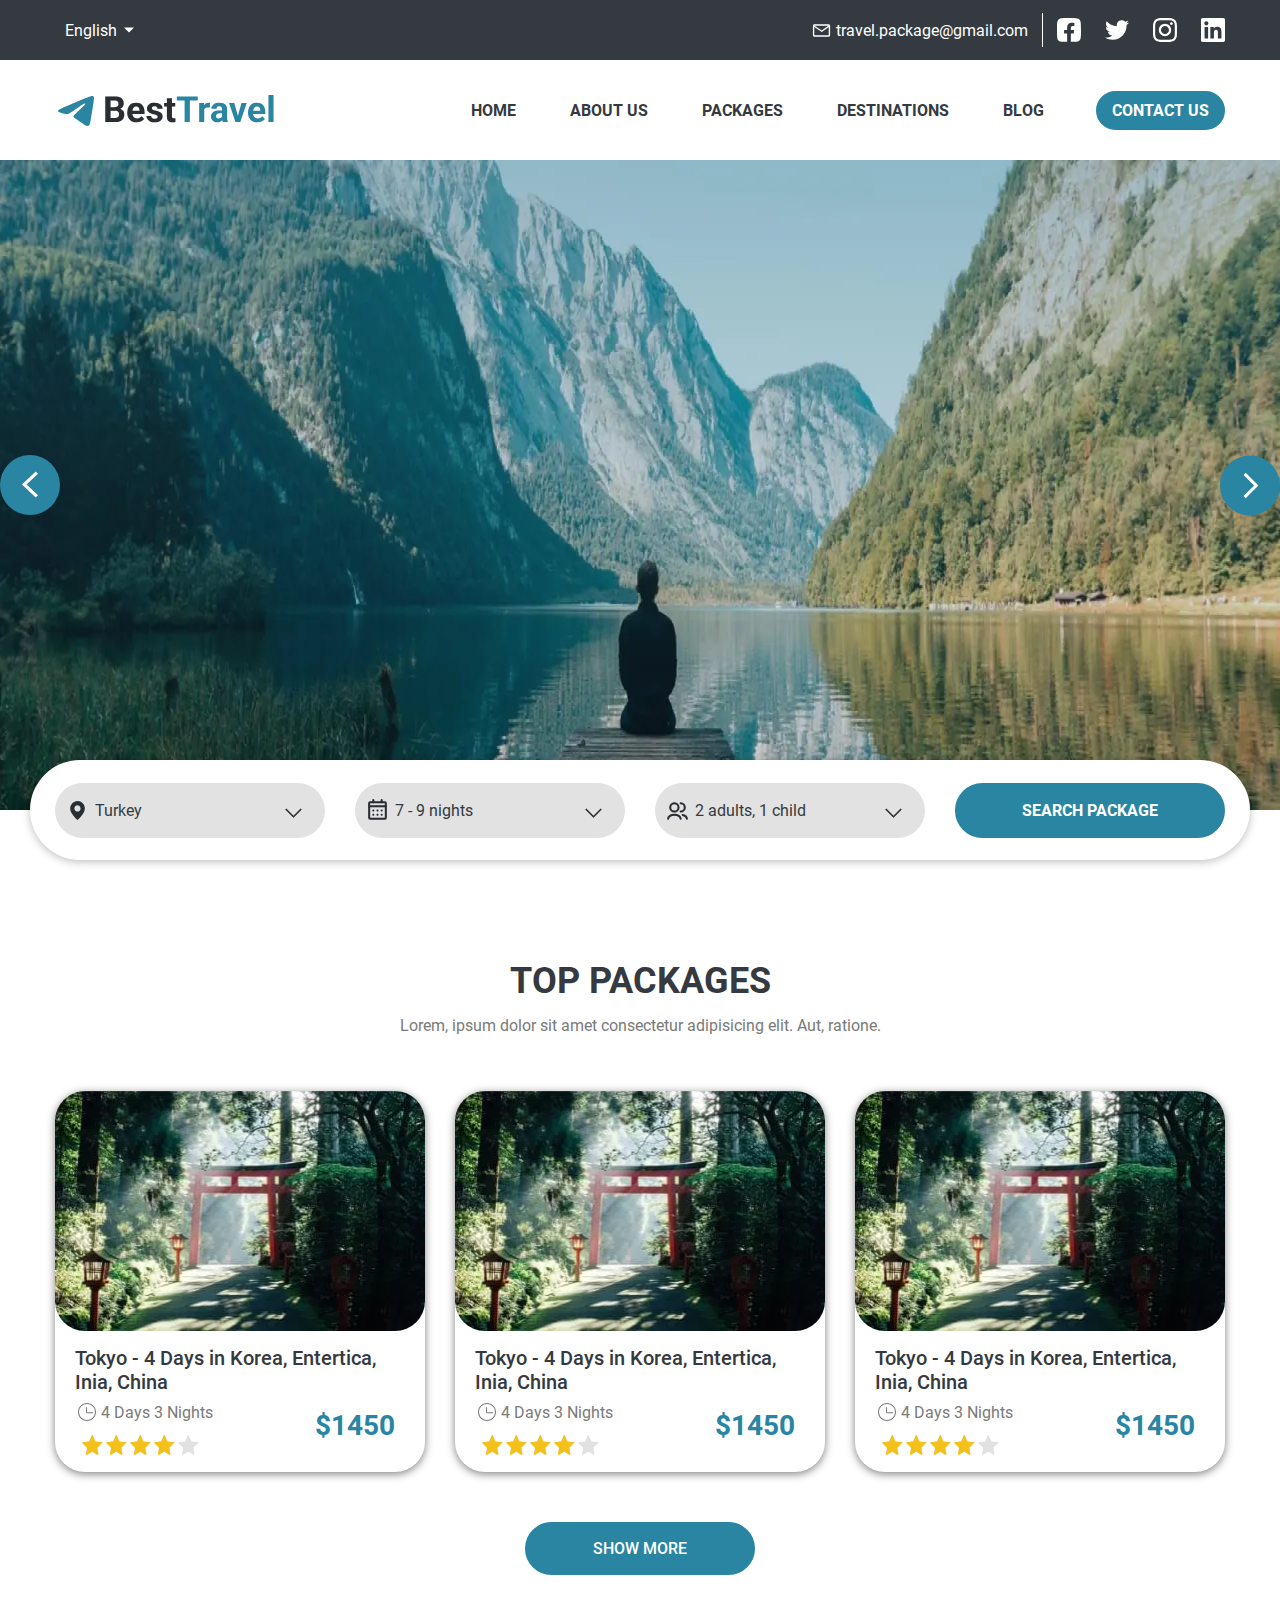
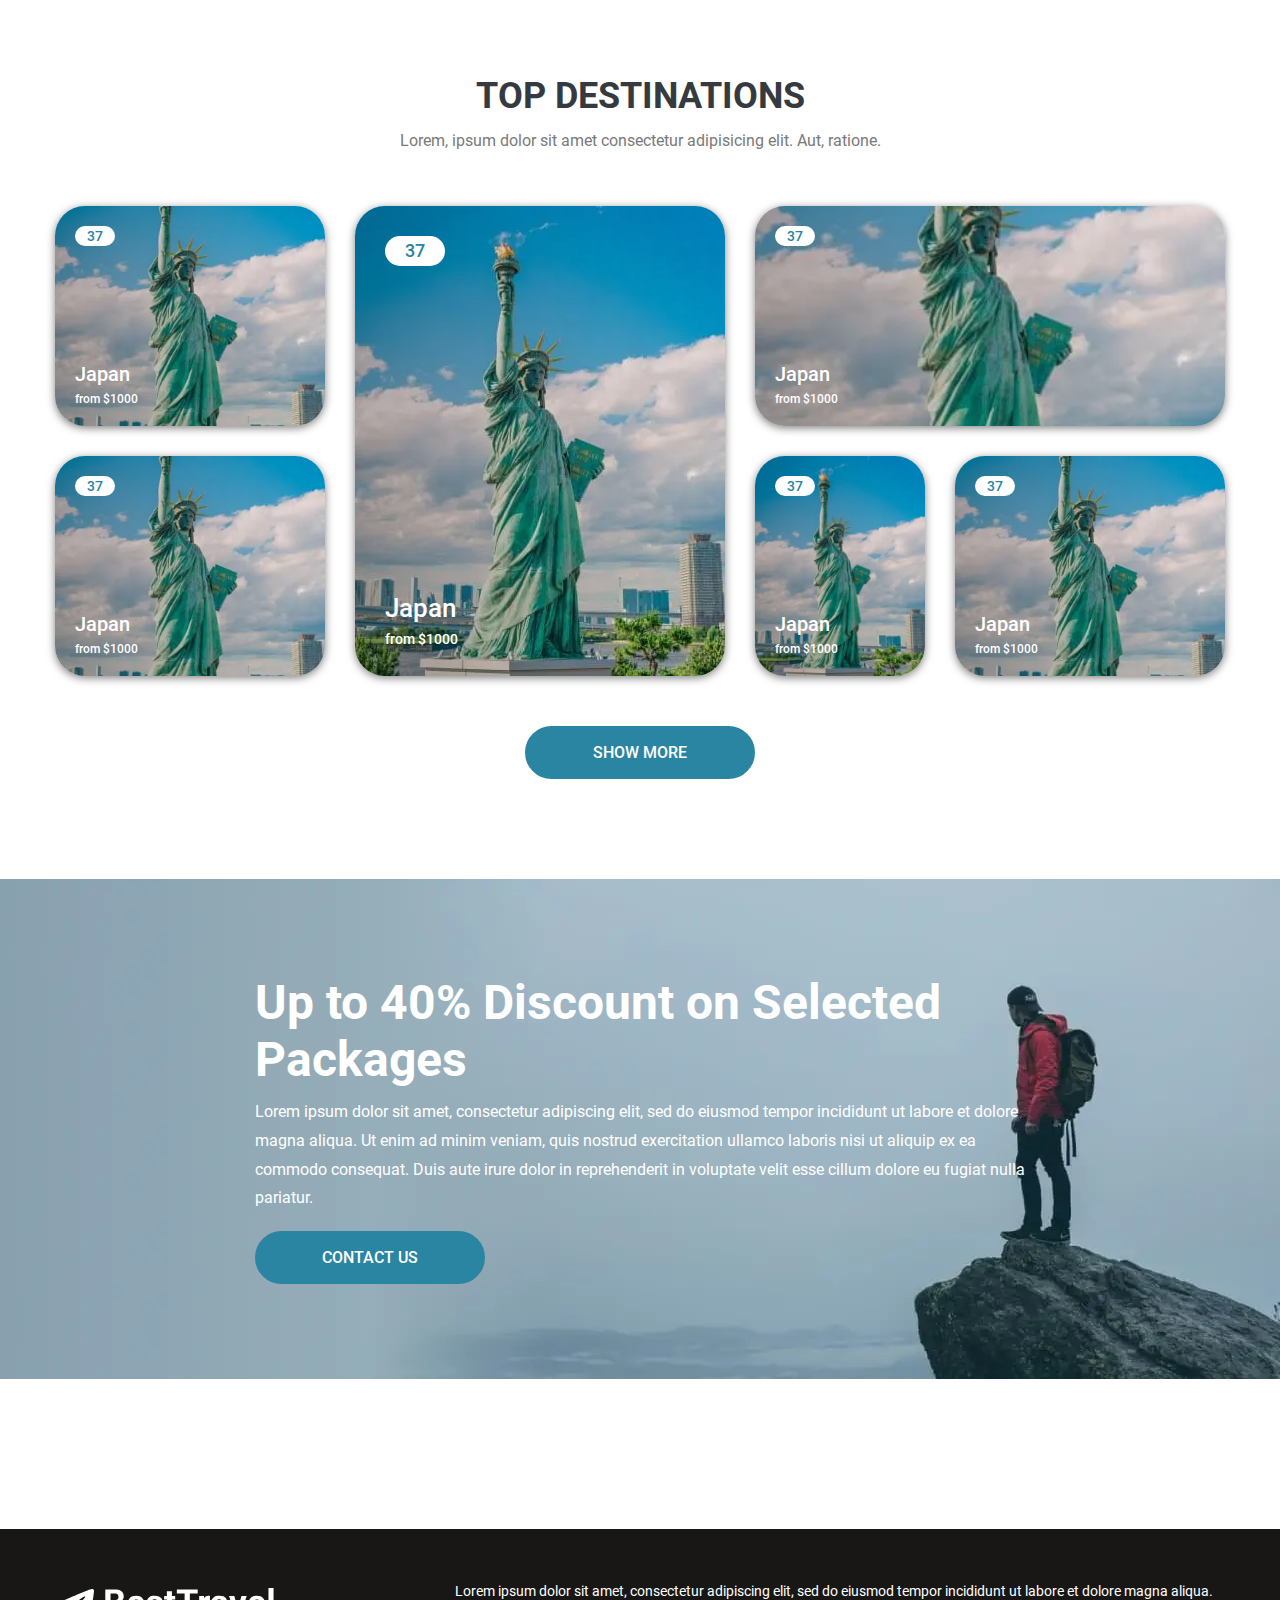
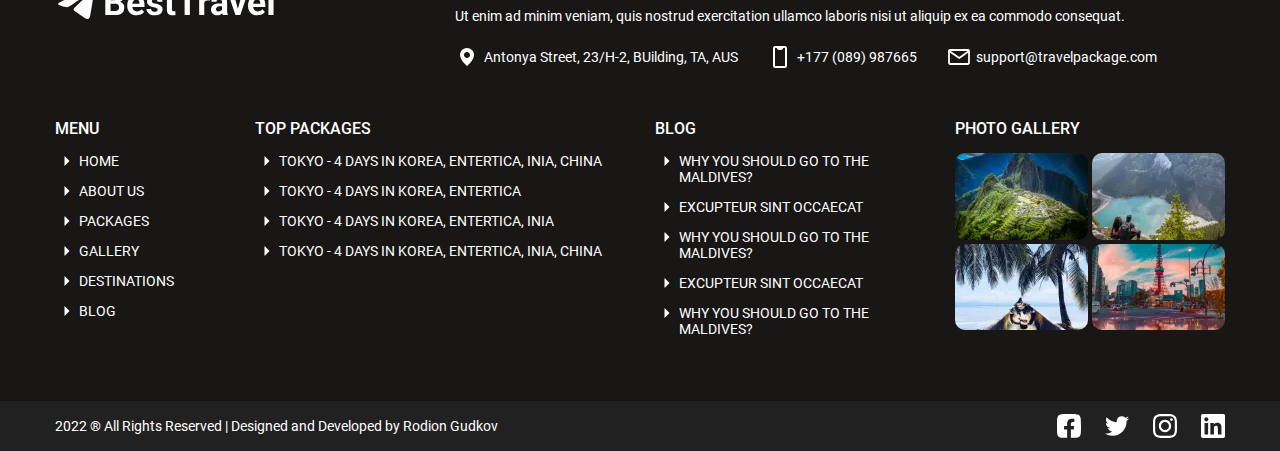
==== commit 40fdaebe: "Created and styled Banner component" ====
--- a/index.html
+++ b/index.html
@@ -321,6 +321,28 @@
             </div>
           </div>
         </section>
+
+        <!-- Banner -->
+        <section class="banner section">
+          <div class="banner__bg" style="background-image: url(images/content/banner-bg.webp)">
+            <div class="container">
+              <div class="banner__inner">
+                <h1 class="banner__title section__title">
+                  Up to 40% Discount on Selected Packages
+                </h1>
+                <p class="banner__text section__text">
+                  Lorem ipsum dolor sit amet, consectetur adipiscing elit, sed do
+                  eiusmod tempor incididunt ut labore et dolore magna aliqua. Ut enim ad
+                  minim veniam, quis nostrud exercitation ullamco laboris nisi ut
+                  aliquip ex ea commodo consequat. Duis aute irure dolor in
+                  reprehenderit in voluptate velit esse cillum dolore eu fugiat nulla
+                  pariatur.
+                </p>
+                <a href="#" class="banner__button section__button button">Contact Us</a>
+              </div>
+            </div>
+          </div>
+        </section>
         
       </main>
 
--- a/css/style.css
+++ b/css/style.css
@@ -78,6 +78,10 @@
 }
 
 .button {
+  display: block;
+  width: -moz-fit-content;
+  width: fit-content;
+  text-align: center;
   color: var(--white);
   background-color: var(--primary);
   text-transform: uppercase;
@@ -1160,3 +1164,34 @@
 .top-destinations__item:nth-child(5) {
   grid-column: span 2;
 }
+
+/* ====== BANNER  ===== */
+.banner__bg {
+  background-color: var(--light-gray);
+  max-width: 1920px;
+  margin: 0 auto;
+  background-size: cover;
+  background-position: center right;
+  padding: 40px 60px;
+  min-height: 500px;
+  display: flex;
+  align-items: center;
+}
+
+.banner__title, .banner__text, .banner__button {
+  margin-left: 0;
+  color: var(--white);
+}
+
+.banner__title {
+  font-size: 48px;
+  text-transform: none;
+}
+
+.banner__text {
+  margin-top: 10px;
+}
+
+.banner__button {
+  margin-top: 18px;
+}
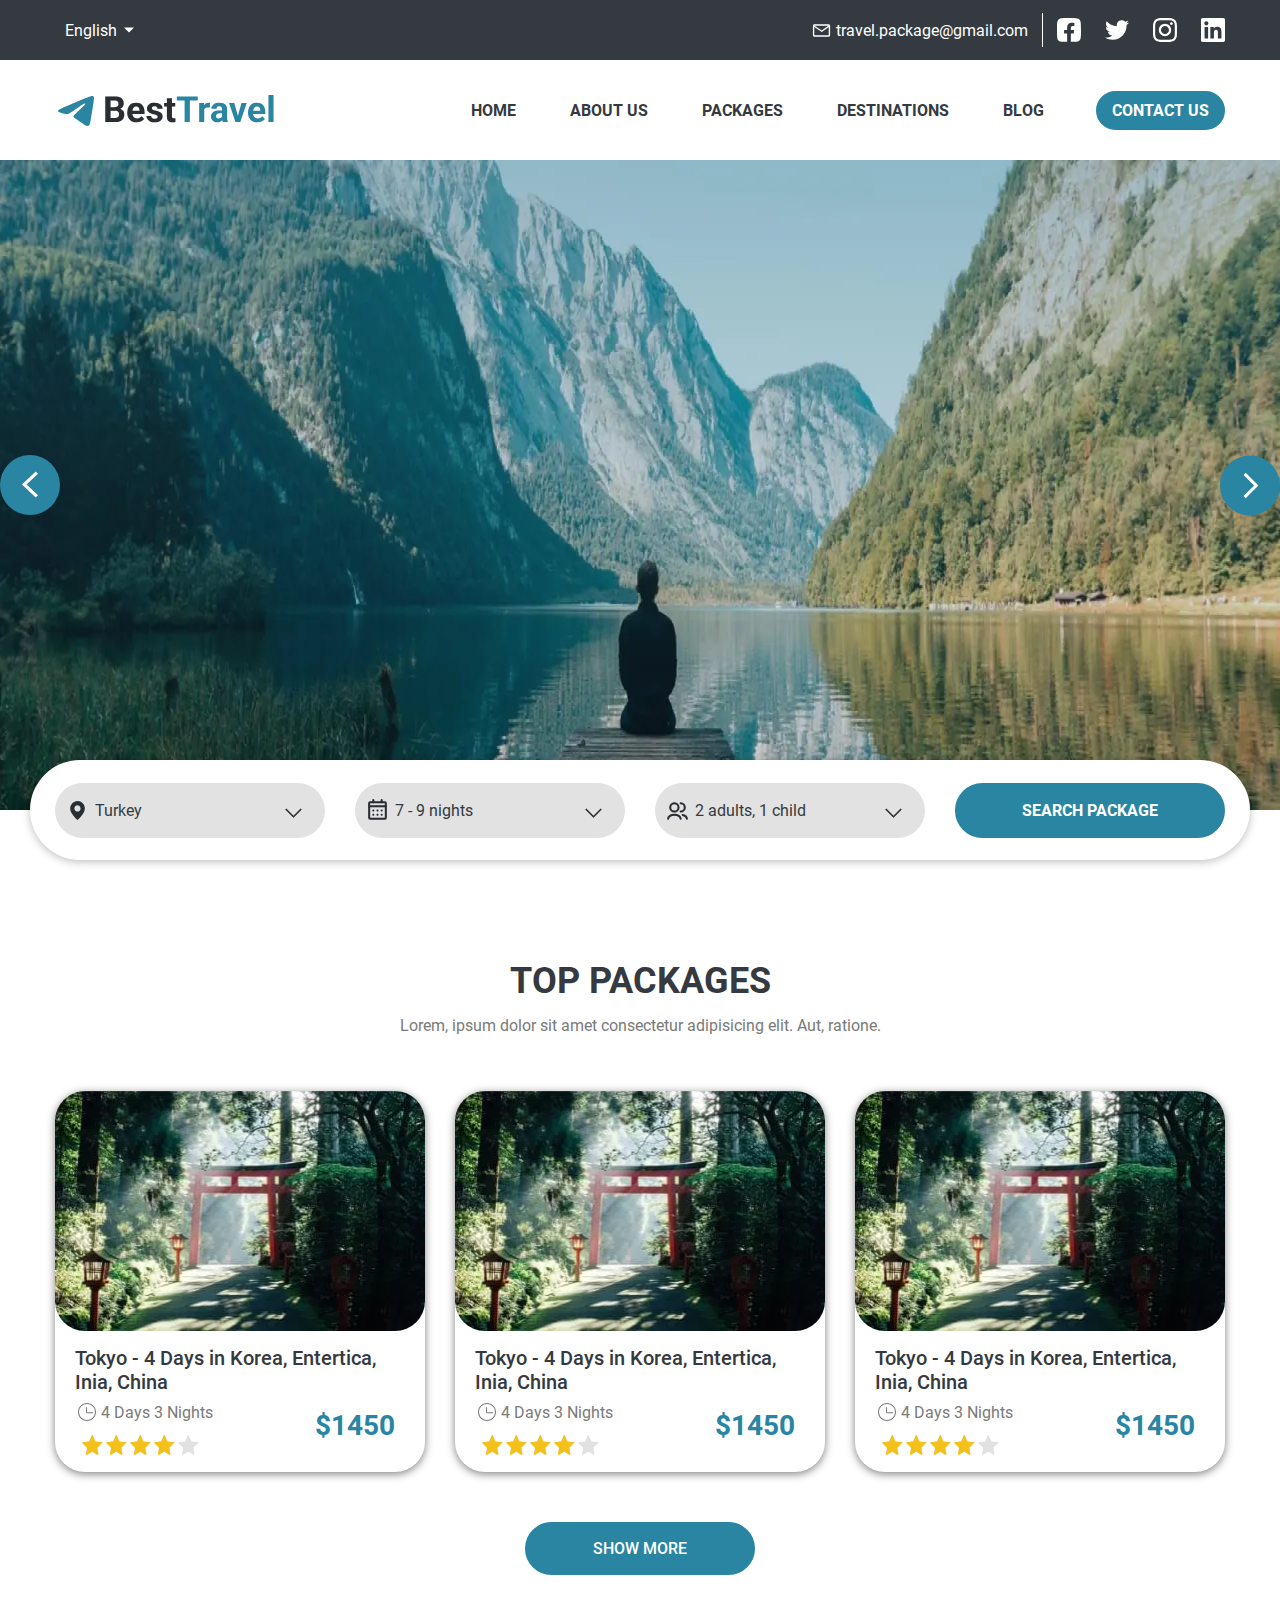
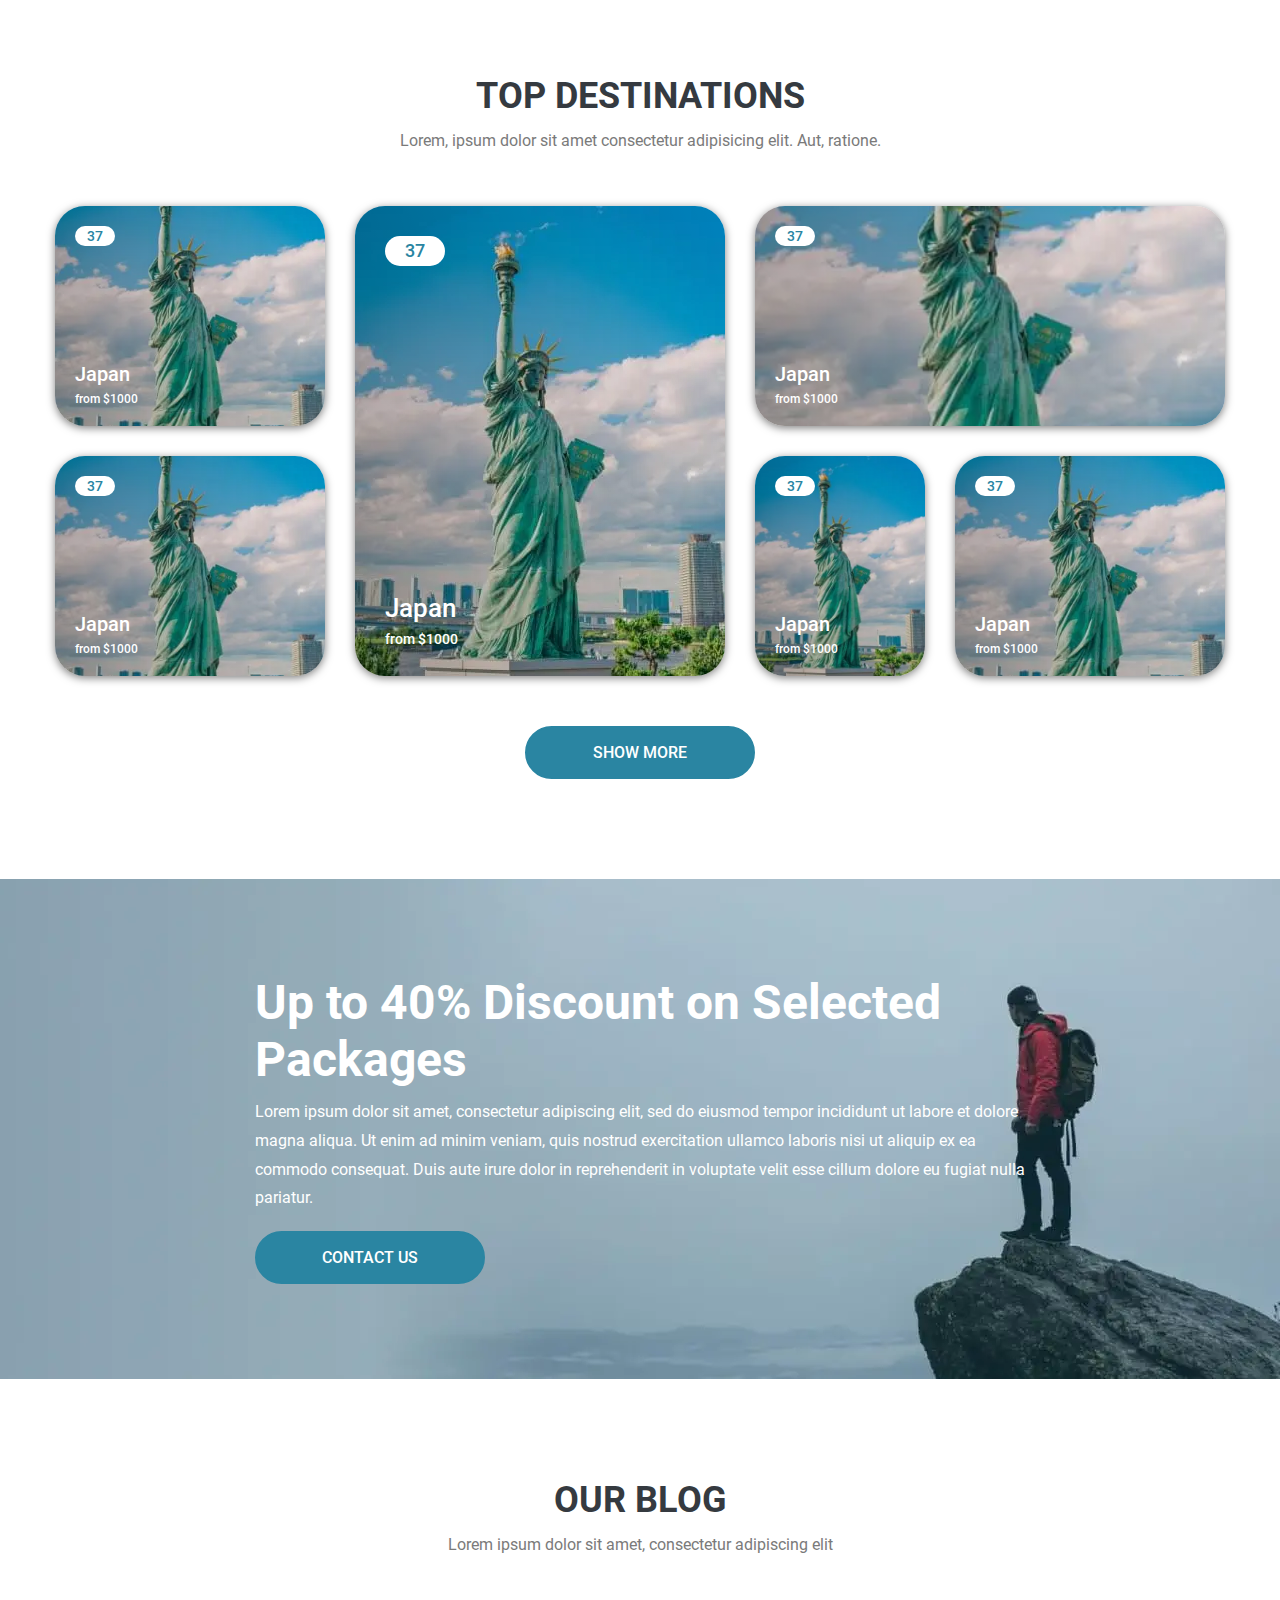
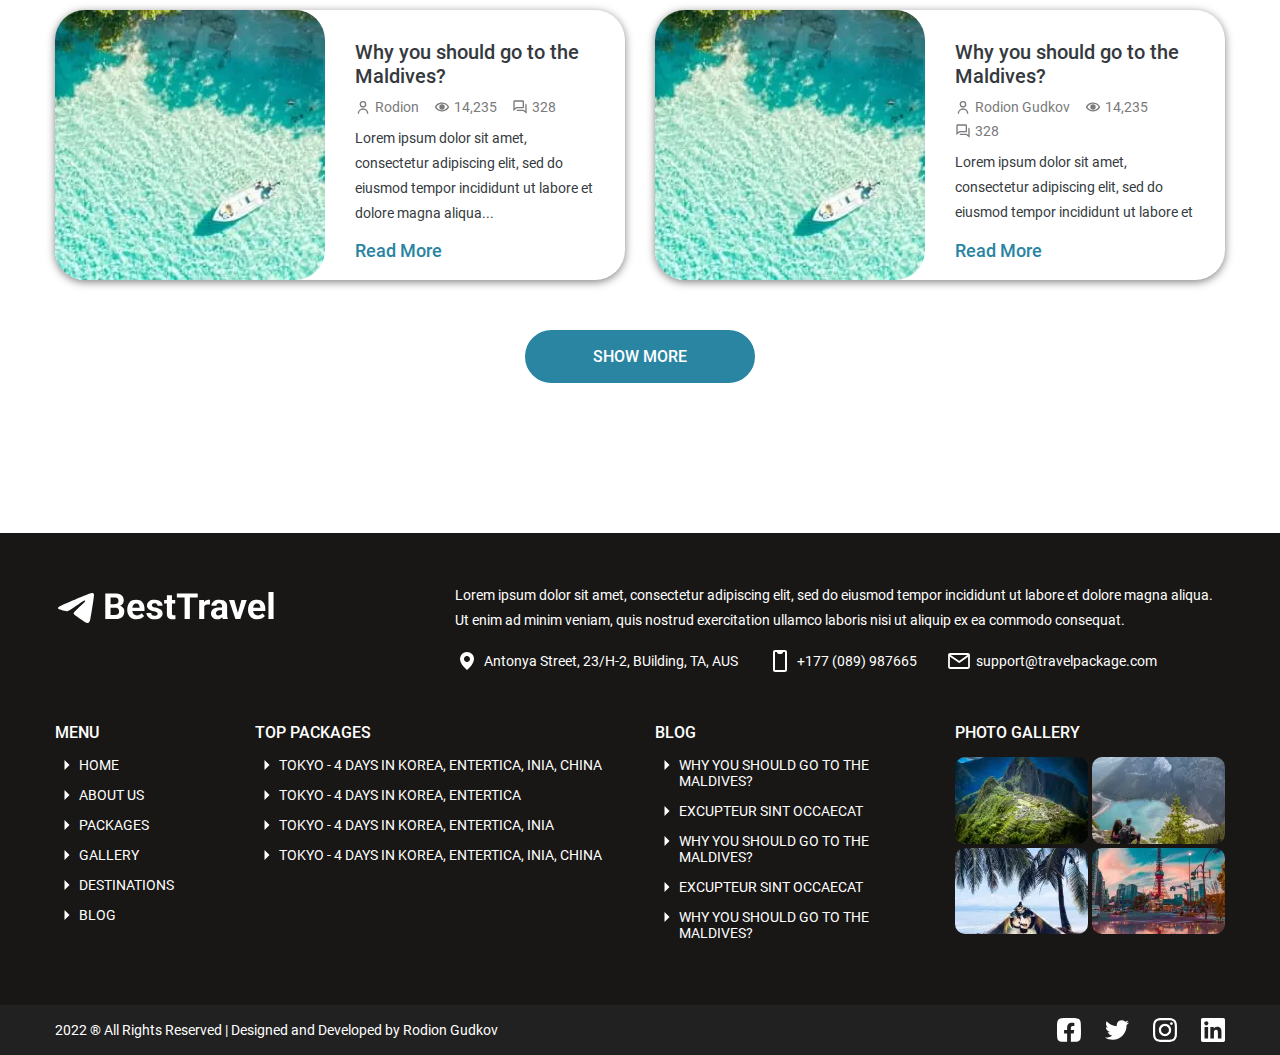
==== commit 1abe33aa: "Created and styled Our BLog component" ====
--- a/index.html
+++ b/index.html
@@ -242,17 +242,14 @@
             <div class="top-destinations__inner">
               <header class="section__header">
                 <h2 class="section__title">Top Destinations</h2>
-                <p class="section__text">
-                  Lorem, ipsum dolor sit amet consectetur adipisicing elit. Aut,
-                  ratione.
-                </p>
+                <p class="section__text">Lorem, ipsum dolor sit amet consectetur adipisicing elit. Aut, ratione.</p>
               </header>
               <div class="section__content top-destinations__content">
                 <a href="#" class="top-destinations__item item">
                   <div class="item__img-box">
                     <img src="images/content/destinations-01.webp" alt="" class="item__img" />
                   </div>
-                
+
                   <div class="item__info">
                     <span class="item__count">37</span>
                     <p class="item__title">Japan</p>
@@ -263,7 +260,7 @@
                   <div class="item__img-box">
                     <img src="images/content/destinations-01.webp" alt="" class="item__img" />
                   </div>
-                
+
                   <div class="item__info">
                     <span class="item__count">37</span>
                     <p class="item__title">Japan</p>
@@ -274,7 +271,7 @@
                   <div class="item__img-box">
                     <img src="images/content/destinations-01.webp" alt="" class="item__img" />
                   </div>
-                
+
                   <div class="item__info">
                     <span class="item__count">37</span>
                     <p class="item__title">Japan</p>
@@ -285,7 +282,7 @@
                   <div class="item__img-box">
                     <img src="images/content/destinations-01.webp" alt="" class="item__img" />
                   </div>
-                
+
                   <div class="item__info">
                     <span class="item__count">37</span>
                     <p class="item__title">Japan</p>
@@ -296,7 +293,7 @@
                   <div class="item__img-box">
                     <img src="images/content/destinations-01.webp" alt="" class="item__img" />
                   </div>
-                
+
                   <div class="item__info">
                     <span class="item__count">37</span>
                     <p class="item__title">Japan</p>
@@ -307,7 +304,7 @@
                   <div class="item__img-box">
                     <img src="images/content/destinations-01.webp" alt="" class="item__img" />
                   </div>
-                
+
                   <div class="item__info">
                     <span class="item__count">37</span>
                     <p class="item__title">Japan</p>
@@ -315,9 +312,8 @@
                   </div>
                 </a>
               </div>
-        
+
               <button class="section__button button">Show More</button>
-        
             </div>
           </div>
         </section>
@@ -327,23 +323,75 @@
           <div class="banner__bg" style="background-image: url(images/content/banner-bg.webp)">
             <div class="container">
               <div class="banner__inner">
-                <h1 class="banner__title section__title">
-                  Up to 40% Discount on Selected Packages
-                </h1>
+                <h1 class="banner__title section__title">Up to 40% Discount on Selected Packages</h1>
                 <p class="banner__text section__text">
-                  Lorem ipsum dolor sit amet, consectetur adipiscing elit, sed do
-                  eiusmod tempor incididunt ut labore et dolore magna aliqua. Ut enim ad
-                  minim veniam, quis nostrud exercitation ullamco laboris nisi ut
-                  aliquip ex ea commodo consequat. Duis aute irure dolor in
-                  reprehenderit in voluptate velit esse cillum dolore eu fugiat nulla
-                  pariatur.
+                  Lorem ipsum dolor sit amet, consectetur adipiscing elit, sed do eiusmod tempor incididunt ut labore et
+                  dolore magna aliqua. Ut enim ad minim veniam, quis nostrud exercitation ullamco laboris nisi ut
+                  aliquip ex ea commodo consequat. Duis aute irure dolor in reprehenderit in voluptate velit esse cillum
+                  dolore eu fugiat nulla pariatur.
                 </p>
                 <a href="#" class="banner__button section__button button">Contact Us</a>
               </div>
             </div>
           </div>
         </section>
-        
+
+        <!-- Top Blog -->
+        <section class="section top-blog">
+          <div class="container">
+            <div class="top-blog__inner">
+              <header class="section__header">
+                <h2 class="section__title">Our Blog</h2>
+                <p class="section__text">Lorem ipsum dolor sit amet, consectetur adipiscing elit</p>
+              </header>
+
+              <div class="section__content top-blog__content">
+                <div class="top-blog__item item">
+                  <a href="#" class="item__img-box">
+                    <img src="images/content/blog-01.webp" alt="Why you should go to the Maldives?" class="item__img" />
+                  </a>
+                  <div class="item__info">
+                    <a href="#">
+                      <h5 class="item__title">Why you should go to the Maldives?</h5>
+                    </a>
+                    <div class="item__param-box">
+                      <div class="item__param item__param--author">Rodion</div>
+                      <div class="item__param item__param--views">14,235</div>
+                      <div class="item__param item__param--comments">328</div>
+                    </div>
+                    <p class="item__text">
+                      Lorem ipsum dolor sit amet, consectetur adipiscing elit, sed do eiusmod tempor incididunt ut
+                      labore et dolore magna aliqua...
+                    </p>
+                    <a href="#" class="item__read --svg__arrow-more-icon-after">Read More</a>
+                  </div>
+                </div>
+                <div class="top-blog__item item">
+                  <a href="#" class="item__img-box">
+                    <img src="images/content/blog-01.webp" alt="Why you should go to the Maldives?" class="item__img" />
+                  </a>
+                  <div class="item__info">
+                    <a href="#">
+                      <h5 class="item__title">Why you should go to the Maldives?</h5>
+                    </a>
+                    <div class="item__param-box">
+                      <div class="item__param item__param--author">Rodion Gudkov</div>
+                      <div class="item__param item__param--views">14,235</div>
+                      <div class="item__param item__param--comments">328</div>
+                    </div>
+                    <p class="item__text">
+                      Lorem ipsum dolor sit amet, consectetur adipiscing elit, sed do eiusmod tempor incididunt ut
+                      labore et dolore magna aliqua...
+                    </p>
+                    <a href="#" class="item__read --svg__arrow-more-icon-after">Read More</a>
+                  </div>
+                </div>
+              </div>
+
+              <a href="#" class="section__button button">Show More</a>
+            </div>
+          </div>
+        </section>
       </main>
 
       <!-- Footer -->
--- a/css/style.css
+++ b/css/style.css
@@ -1195,3 +1195,93 @@
 .banner__button {
   margin-top: 18px;
 }
+
+/* ====== TOP BLOG  ===== */
+.top-blog__content {
+  display: grid;
+  grid-template-columns: repeat(2, 1fr);
+}
+
+.top-blog__item {
+  display: flex;
+  align-items: stretch;
+}
+
+.top-blog__item .item__img-box {
+  width: 270px;
+}
+
+.top-blog__item .item__info {
+  flex: 1;
+  padding: 30px 30px 20px;
+  height: 270px;
+  display: flex;
+  flex-direction: column;
+  justify-content: space-between;
+}
+
+.top-blog__item .item__param-box {
+  margin: 7px 0;
+}
+
+.top-blog__item .item__param {
+  font-size: 14px;
+  padding-left: 20px;
+  position: relative;
+}
+
+.top-blog__item .item__param::before {
+  content: "";
+  width: 16px;
+  height: 16px;
+  display: block;
+  top: 50%;
+  transform: translateY(-50%);
+  background-size: cover;
+}
+
+.top-blog__item .item__param--author::before {
+  background-image: url("data:image/svg+xml;charset=utf8, %3Csvg width='14' height='14' fill='none' xmlns='http://www.w3.org/2000/svg'%3E%3Cpath d='M4.083 4.667a2.917 2.917 0 115.834 0 2.917 2.917 0 01-5.834 0zM7 6.417a1.75 1.75 0 100-3.5 1.75 1.75 0 000 3.5zM3.7 9.534a4.667 4.667 0 00-1.367 3.3H3.5a3.5 3.5 0 117 0h1.167a4.667 4.667 0 00-7.967-3.3z' fill='%237A7A7A'/%3E%3C/svg%3E");
+}
+
+.top-blog__item .item__param--views::before {
+  background-image: url("data:image/svg+xml;charset=utf8, %3Csvg width='14' height='14' fill='none' xmlns='http://www.w3.org/2000/svg'%3E%3Cpath d='M9.87 10.348c-.9.366-1.88.55-2.87.54a7.394 7.394 0 01-2.953-.575 6.26 6.26 0 01-1.892-1.267A5.783 5.783 0 01.84 7.174L.778 7l.065-.176C1.293 5.8 2.05 4.906 3.031 4.241l3.347 3.036 3.493 3.07zm-5.972-5.32A4.891 4.891 0 002.095 7C2.938 8.736 4.882 9.837 7 9.777A6.33 6.33 0 008.906 9.5l-1.13-.993c-.249.11-.498.16-.776.16C5.972 8.661 5.14 7.918 5.133 7c0-.249.056-.468.178-.69L3.898 5.026zm5.973 5.32l-.965-.849c1.827-.833 2.777-2.05 2.999-2.5C11.063 5.264 9.118 4.163 7 4.223c-.154 0-1.569 0-3.102.805l-.867-.786C3.889 3.684 5.21 3.13 7 3.11a7.396 7.396 0 012.953.575 6.259 6.259 0 011.892 1.268 5.783 5.783 0 011.315 1.87l.062.176-.065.175c-.291.677-.557 1.214-1.49 2.047l-1.245.833-.551.293z' fill='%237A7A7A'/%3E%3Cpath d='M9.333 7a2.333 2.333 0 11-4.666 0 2.333 2.333 0 014.666 0z' fill='%237A7A7A'/%3E%3C/svg%3E");
+}
+
+.top-blog__item .item__param--comments::before {
+  background-image: url("data:image/svg+xml;charset=utf8, %3Csvg width='14' height='14' fill='none' xmlns='http://www.w3.org/2000/svg'%3E%3Cpath d='M1.167 2.333V10.5l2.8-2.1a1.16 1.16 0 01.7-.233h4.666c.645 0 1.167-.523 1.167-1.167V2.333c0-.644-.522-1.166-1.167-1.166h-7c-.644 0-1.166.522-1.166 1.166zm1.166 5.834V2.333h7V7H4.278c-.252 0-.498.081-.7.233l-1.245.934z' fill='%237A7A7A'/%3E%3Cpath d='M12.833 12.833V5.25c0-.644-.522-1.167-1.166-1.167V10.5l-1.245-.933a1.157 1.157 0 00-.7-.234H4.083c0 .645.523 1.167 1.167 1.167h4.083c.253 0 .499.081.7.233l2.8 2.1z' fill='%237A7A7A'/%3E%3C/svg%3E");
+}
+
+.top-blog__item .item__param::before {
+  background-size: 16px 16px;
+  background-repeat: no-repeat;
+  background-position: center left;
+}
+
+.top-blog__item .item__text {
+  flex: 1;
+  font-size: 14px;
+  overflow: hidden;
+}
+
+.top-blog__item .item__read {
+  width: -moz-fit-content;
+  width: fit-content;
+  margin-top: 15px;
+  color: var(--primary);
+  font-weight: 500;
+  font-size: 18px;
+  line-height: 18px;
+  position: relative;
+  padding-right: 24px;
+}
+
+.top-blog__item .item__read::after {
+  display: block;
+  width: 24px;
+  height: 24px;
+  background-size: cover;
+  position: absolute;
+  top: -2px;
+  right: 0;
+}
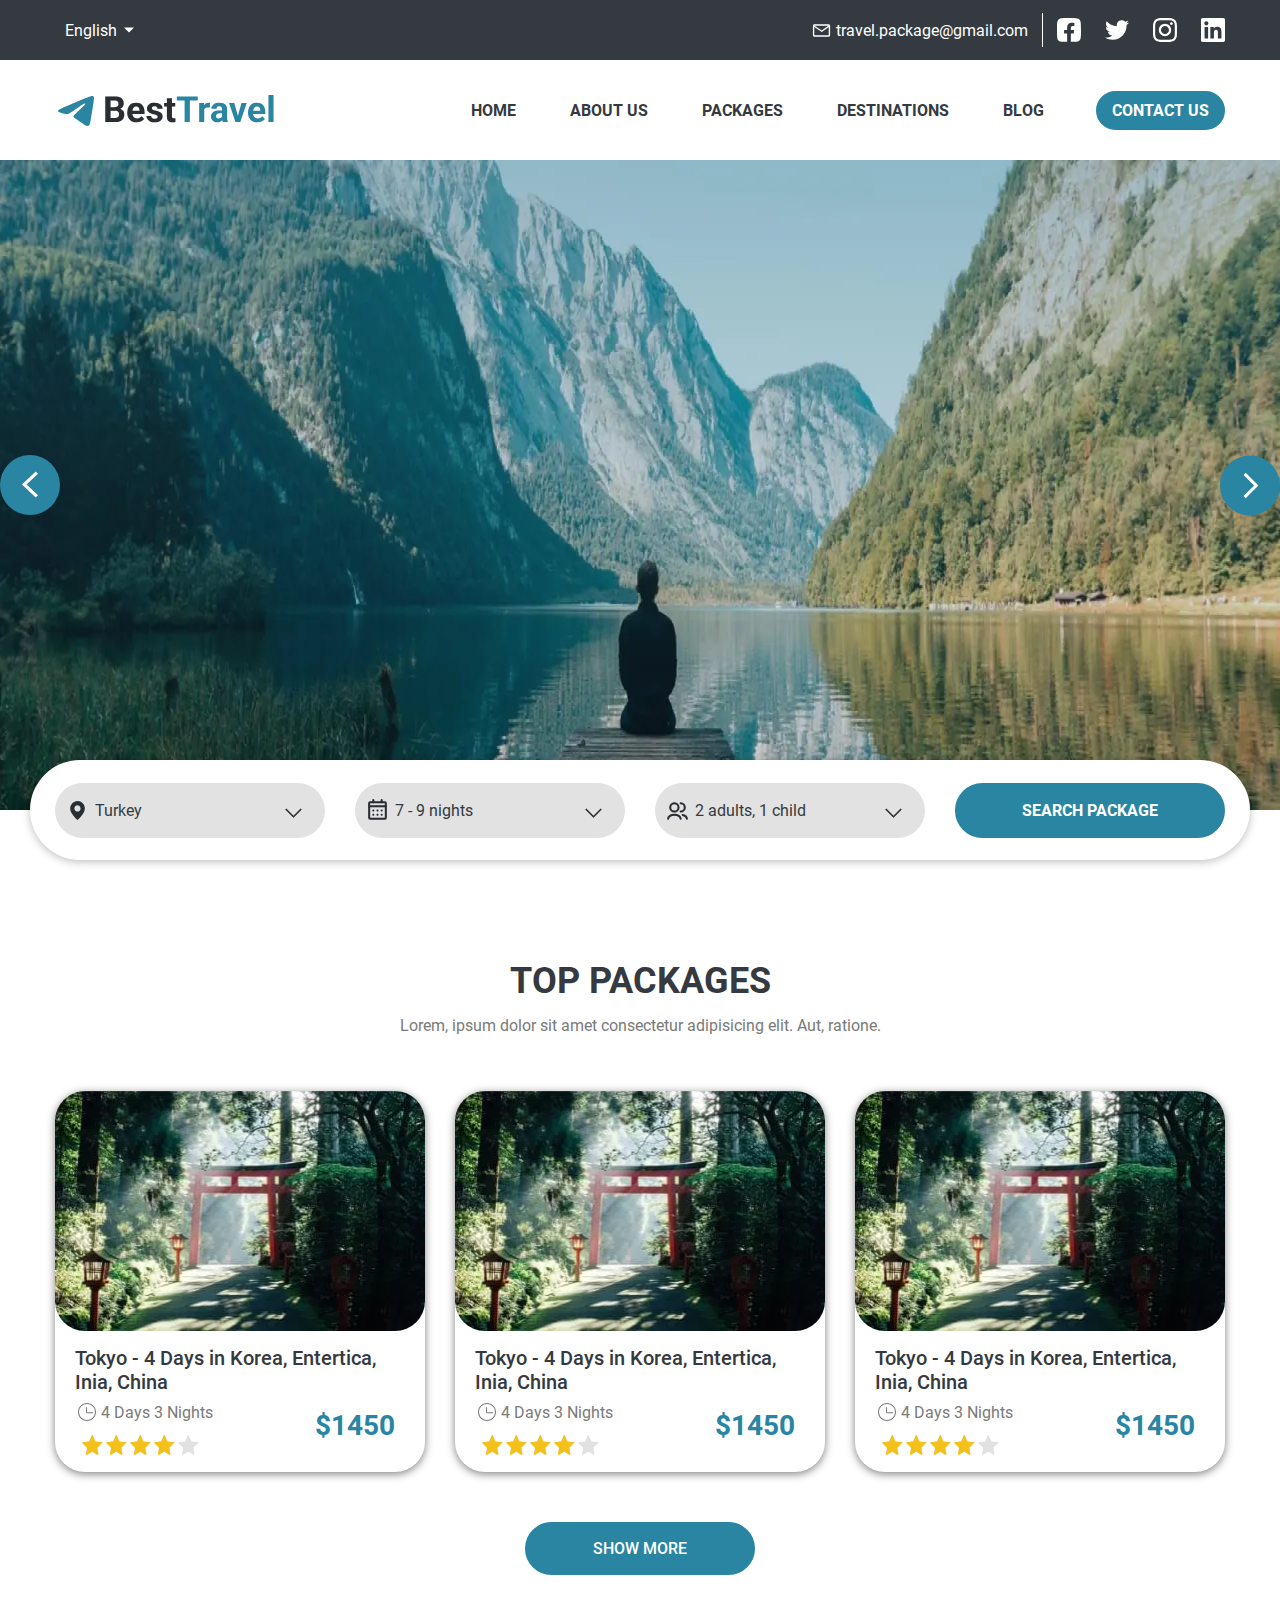
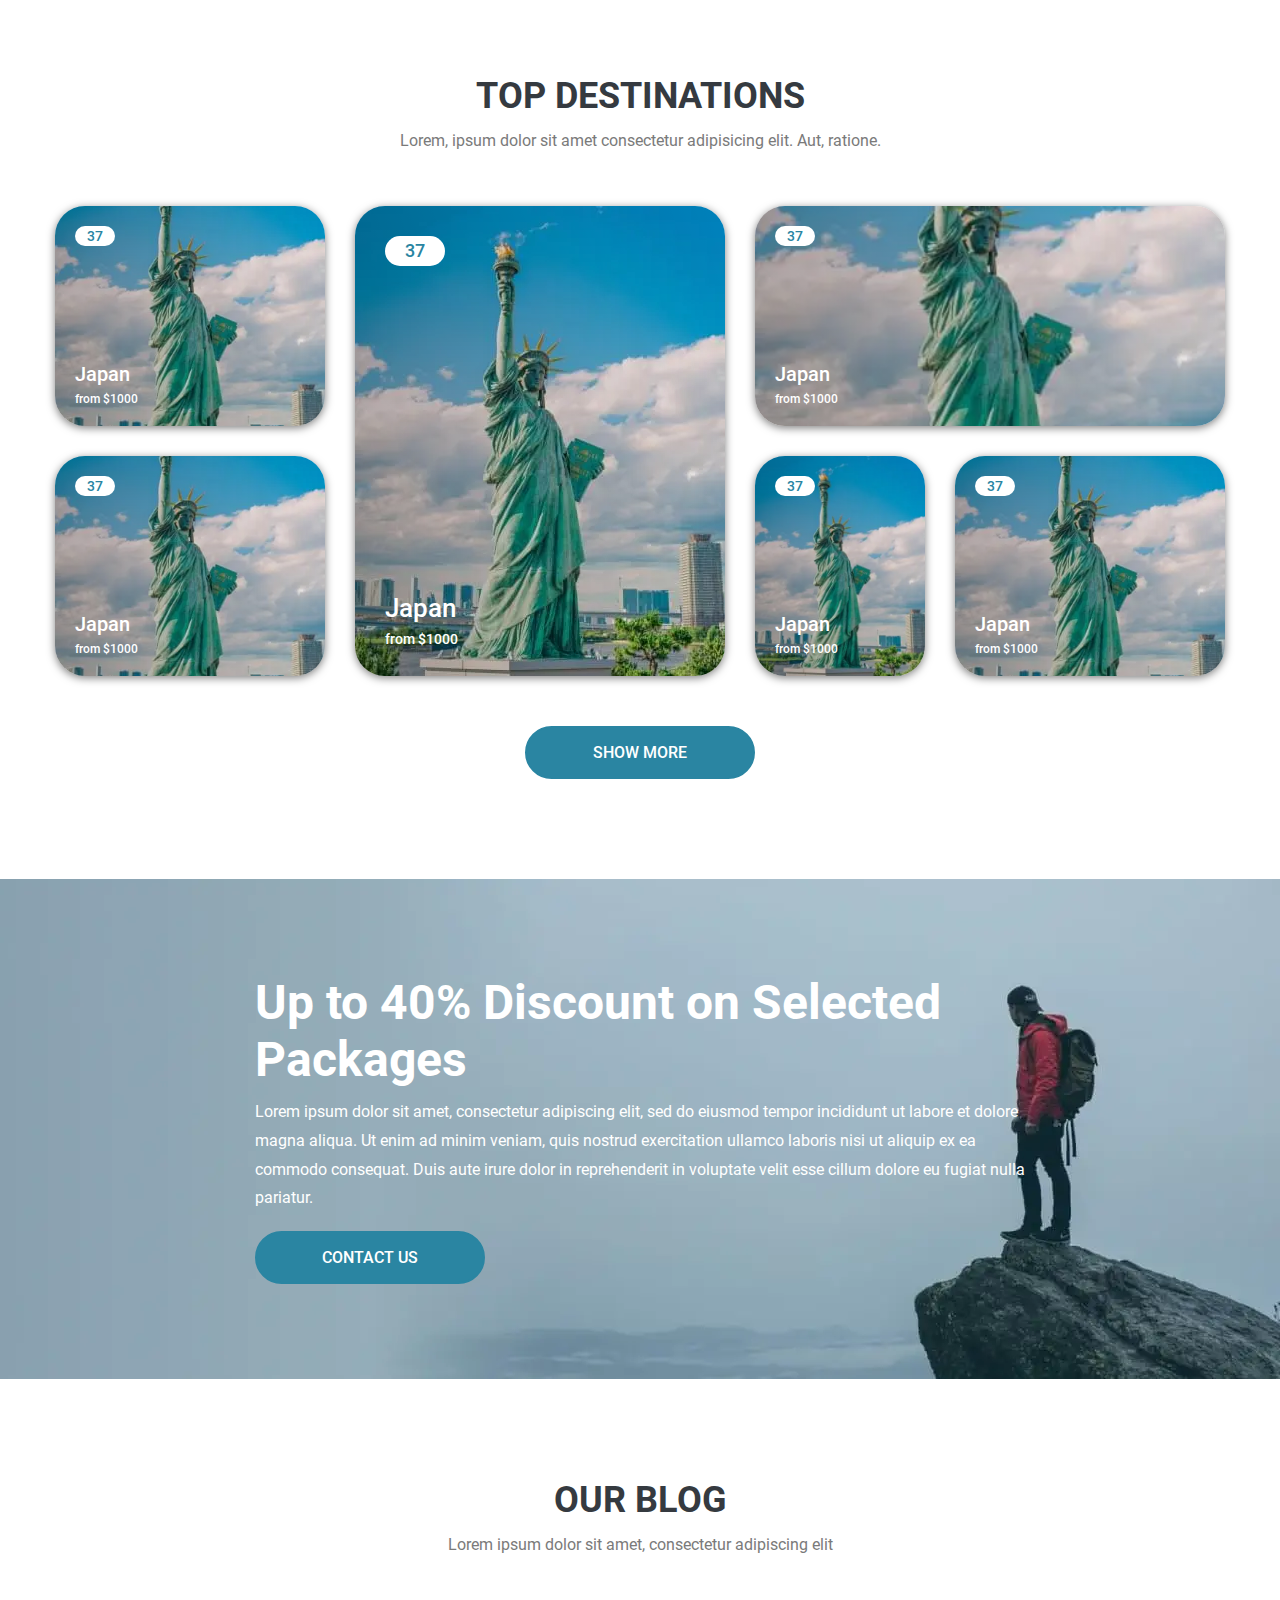
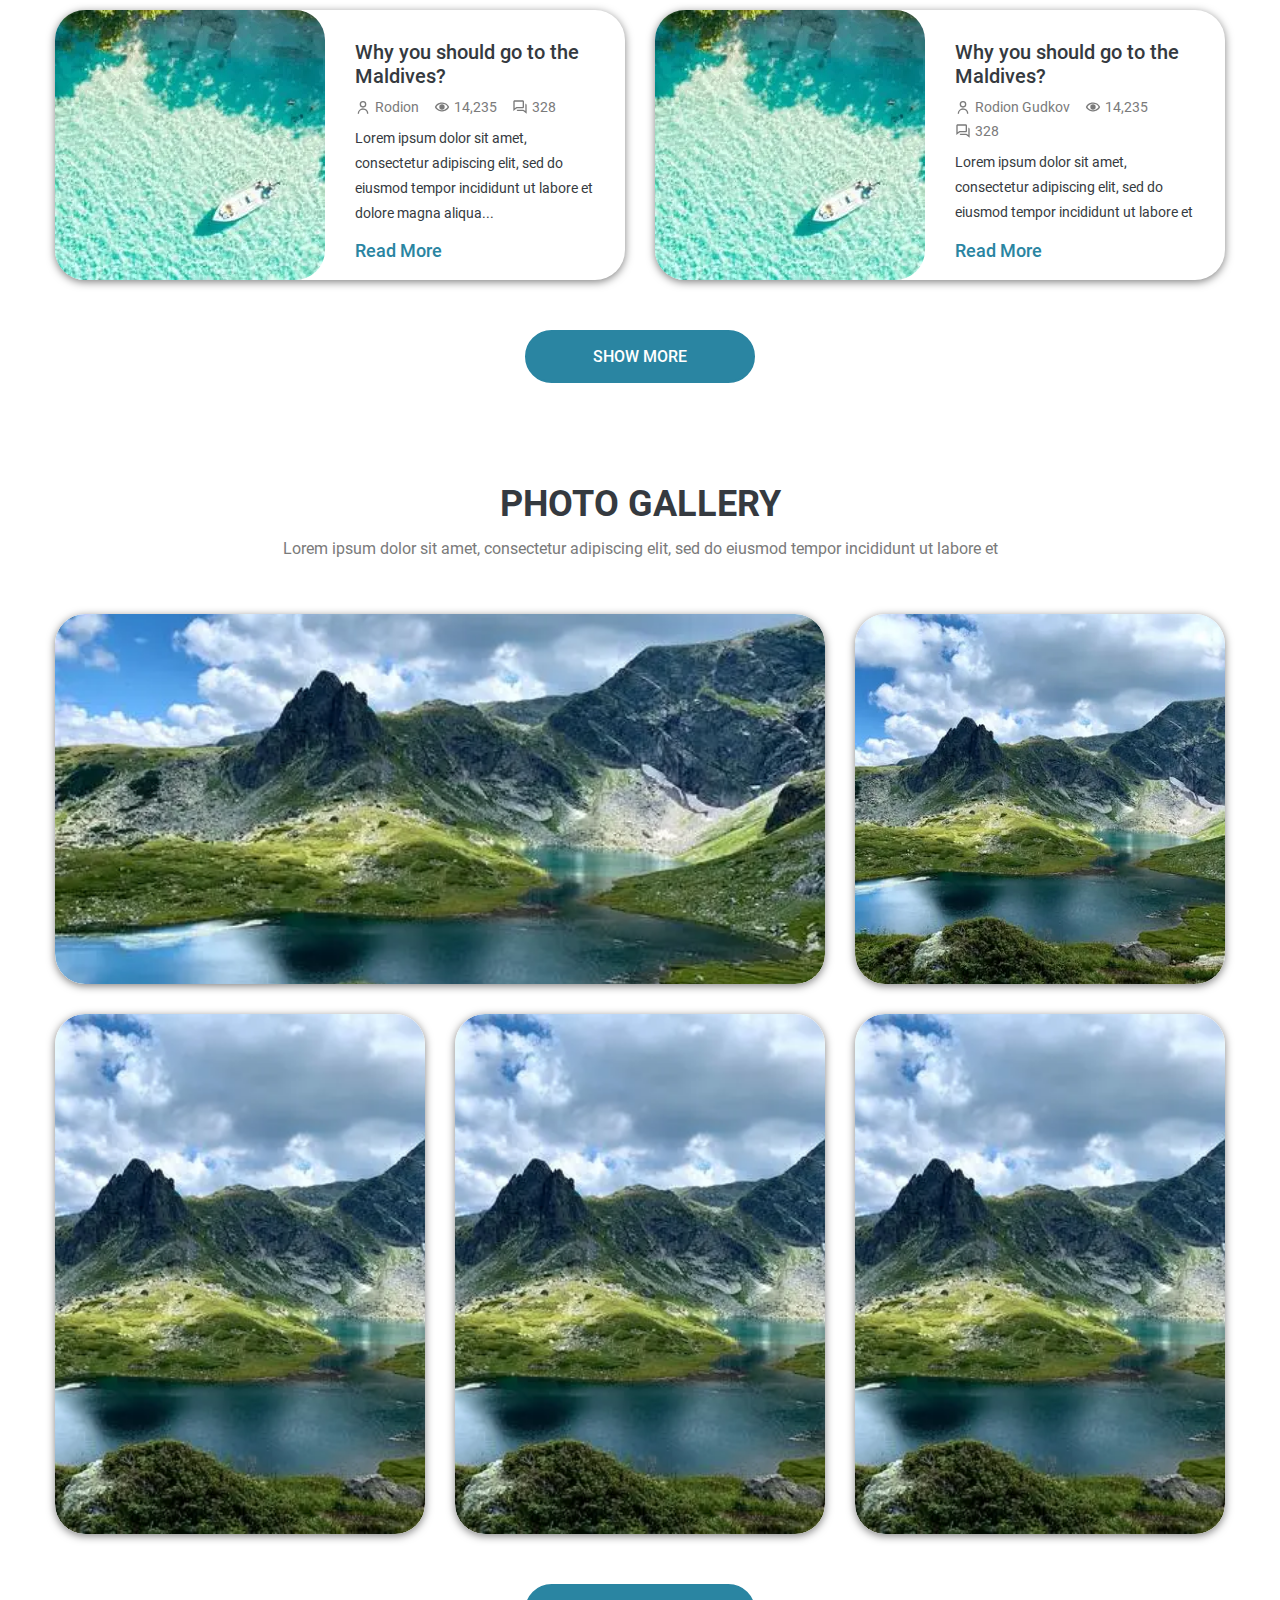
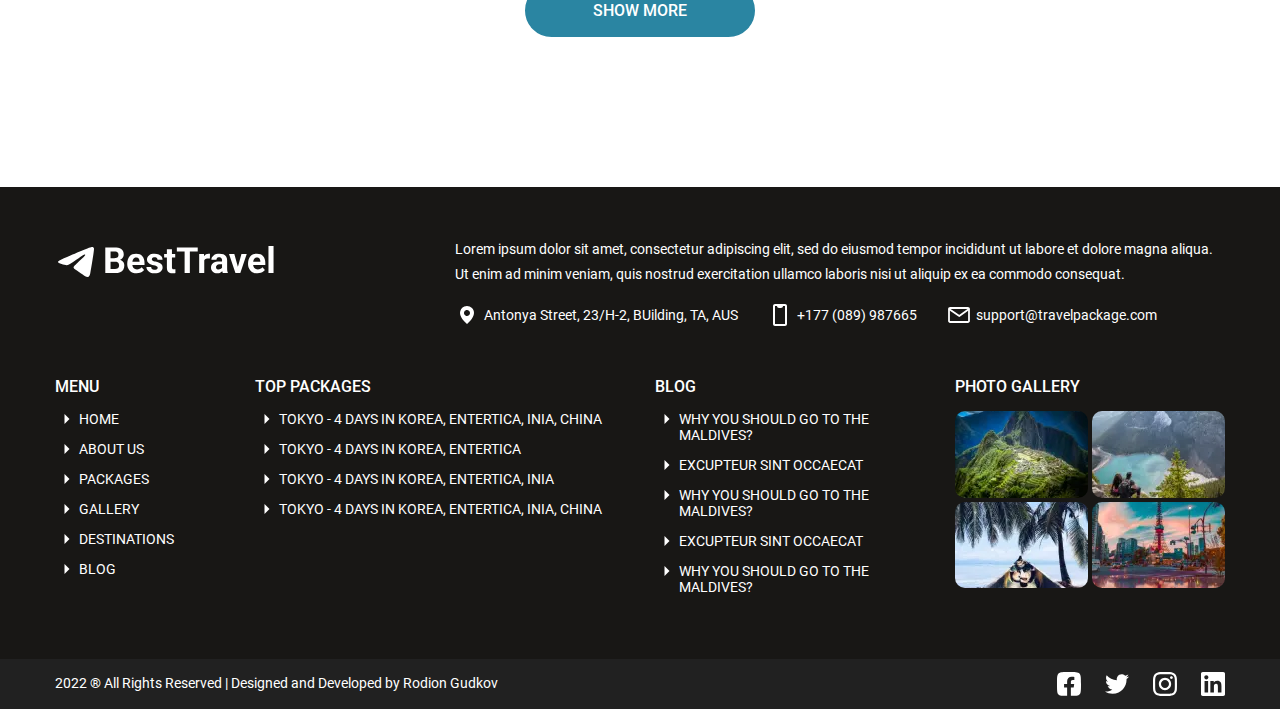
==== commit a5c6c179: "Created and styled Gallery component Added magnific-popup library Added handing errors in js" ====
--- a/index.html
+++ b/index.html
@@ -392,6 +392,50 @@
             </div>
           </div>
         </section>
+
+        <!-- Gallery -->
+        <section class="section gallery">
+          <div class="container">
+            <div class="gallery__inner">
+              <header class="section__header">
+                <h2 class="section__title">Photo Gallery</h2>
+                <p class="section__text">
+                  Lorem ipsum dolor sit amet, consectetur adipiscing elit, sed do eiusmod tempor incididunt ut labore et
+                </p>
+              </header>
+
+              <div id="lightgallery" class="section__content gallery__content">
+                <a href="images/content/gallery-01.webp" class="gallery__item item">
+                  <div class="item__img-box">
+                    <img src="images/content/gallery-01-small.webp" alt="" class="item__img" />
+                  </div>
+                </a>
+                <a href="images/content/gallery-01.webp" class="gallery__item item">
+                  <div class="item__img-box">
+                    <img src="images/content/gallery-01-small.webp" alt="" class="item__img" />
+                  </div>
+                </a>
+                <a href="images/content/gallery-01.webp" class="gallery__item item">
+                  <div class="item__img-box">
+                    <img src="images/content/gallery-01-small.webp" alt="" class="item__img" />
+                  </div>
+                </a>
+                <a href="images/content/gallery-01.webp" class="gallery__item item">
+                  <div class="item__img-box">
+                    <img src="images/content/gallery-01-small.webp" alt="" class="item__img" />
+                  </div>
+                </a>
+                <a href="images/content/gallery-01.webp" class="gallery__item item">
+                  <div class="item__img-box">
+                    <img src="images/content/gallery-01-small.webp" alt="" class="item__img" />
+                  </div>
+                </a>
+              </div>
+
+              <button class="section__button button">Show More</button>
+            </div>
+          </div>
+        </section>
       </main>
 
       <!-- Footer -->
@@ -518,6 +562,7 @@
     <script src="js/libs/slick.min.js"></script>
     <script src="js/libs/jquery.custom-select.min.js"></script>
     <script src="js/libs/jquery.rateyo.min.js"></script>
+    <script src="js/libs/jquery.magnific-popup.min.js"></script>
     <script src="js/main.js"></script>
   </body>
 </html>
--- a/css/style.css
+++ b/css/style.css
@@ -555,6 +555,444 @@
   overflow: hidden;
 }
 
+/* Magnific Popup CSS */
+.mfp-bg {
+  top: 0;
+  left: 0;
+  width: 100%;
+  height: 100%;
+  z-index: 1042;
+  overflow: hidden;
+  position: fixed;
+  background: #0b0b0b;
+  opacity: 0.8;
+}
+
+.mfp-wrap {
+  top: 0;
+  left: 0;
+  width: 100%;
+  height: 100%;
+  z-index: 1043;
+  position: fixed;
+  outline: none !important;
+  -webkit-backface-visibility: hidden;
+}
+
+.mfp-container {
+  text-align: center;
+  position: absolute;
+  width: 100%;
+  height: 100%;
+  left: 0;
+  top: 0;
+  padding: 0 8px;
+  box-sizing: border-box;
+}
+
+.mfp-container:before {
+  content: '';
+  display: inline-block;
+  height: 100%;
+  vertical-align: middle;
+}
+
+.mfp-align-top .mfp-container:before {
+  display: none;
+}
+
+.mfp-content {
+  position: relative;
+  display: inline-block;
+  vertical-align: middle;
+  margin: 0 auto;
+  text-align: left;
+  z-index: 1045;
+}
+
+.mfp-inline-holder .mfp-content,
+.mfp-ajax-holder .mfp-content {
+  width: 100%;
+  cursor: auto;
+}
+
+.mfp-ajax-cur {
+  cursor: progress;
+}
+
+.mfp-zoom-out-cur, .mfp-zoom-out-cur .mfp-image-holder .mfp-close {
+  cursor: -moz-zoom-out;
+  cursor: -webkit-zoom-out;
+  cursor: zoom-out;
+}
+
+.mfp-zoom {
+  cursor: pointer;
+  cursor: -webkit-zoom-in;
+  cursor: -moz-zoom-in;
+  cursor: zoom-in;
+}
+
+.mfp-auto-cursor .mfp-content {
+  cursor: auto;
+}
+
+.mfp-close,
+.mfp-arrow,
+.mfp-preloader,
+.mfp-counter {
+  -webkit-user-select: none;
+  -moz-user-select: none;
+  user-select: none;
+}
+
+.mfp-loading.mfp-figure {
+  display: none;
+}
+
+.mfp-hide {
+  display: none !important;
+}
+
+.mfp-preloader {
+  color: #CCC;
+  position: absolute;
+  top: 50%;
+  width: auto;
+  text-align: center;
+  margin-top: -0.8em;
+  left: 8px;
+  right: 8px;
+  z-index: 1044;
+}
+
+.mfp-preloader a {
+  color: #CCC;
+}
+
+.mfp-preloader a:hover {
+  color: #FFF;
+}
+
+.mfp-s-ready .mfp-preloader {
+  display: none;
+}
+
+.mfp-s-error .mfp-content {
+  display: none;
+}
+
+button.mfp-close,
+button.mfp-arrow {
+  overflow: visible;
+  cursor: pointer;
+  background: transparent;
+  border: 0;
+  -webkit-appearance: none;
+  display: block;
+  outline: none;
+  padding: 0;
+  z-index: 1046;
+  box-shadow: none;
+  touch-action: manipulation;
+}
+
+button::-moz-focus-inner {
+  padding: 0;
+  border: 0;
+}
+
+.mfp-close {
+  width: 44px;
+  height: 44px;
+  line-height: 44px;
+  position: absolute;
+  right: 0;
+  top: 0;
+  text-decoration: none;
+  text-align: center;
+  opacity: 0.65;
+  padding: 0 0 18px 10px;
+  color: #FFF;
+  font-style: normal;
+  font-size: 28px;
+  font-family: Arial, Baskerville, monospace;
+}
+
+.mfp-close:hover,
+.mfp-close:focus {
+  opacity: 1;
+}
+
+.mfp-close:active {
+  top: 1px;
+}
+
+.mfp-close-btn-in .mfp-close {
+  color: #333;
+}
+
+.mfp-image-holder .mfp-close,
+.mfp-iframe-holder .mfp-close {
+  color: #FFF;
+  right: -6px;
+  text-align: right;
+  padding-right: 6px;
+  width: 100%;
+}
+
+.mfp-counter {
+  position: absolute;
+  top: 0;
+  right: 0;
+  color: #CCC;
+  font-size: 12px;
+  line-height: 18px;
+  white-space: nowrap;
+}
+
+.mfp-arrow {
+  position: absolute;
+  opacity: 0.65;
+  margin: 0;
+  top: 50%;
+  margin-top: -55px;
+  padding: 0;
+  width: 90px;
+  height: 110px;
+  -webkit-tap-highlight-color: transparent;
+}
+
+.mfp-arrow:active {
+  margin-top: -54px;
+}
+
+.mfp-arrow:hover,
+.mfp-arrow:focus {
+  opacity: 1;
+}
+
+.mfp-arrow:before,
+.mfp-arrow:after {
+  content: '';
+  display: block;
+  width: 0;
+  height: 0;
+  position: absolute;
+  left: 0;
+  top: 0;
+  margin-top: 35px;
+  margin-left: 35px;
+  border: medium inset transparent;
+}
+
+.mfp-arrow:after {
+  border-top-width: 13px;
+  border-bottom-width: 13px;
+  top: 8px;
+}
+
+.mfp-arrow:before {
+  border-top-width: 21px;
+  border-bottom-width: 21px;
+  opacity: 0.7;
+}
+
+.mfp-arrow-left {
+  left: 0;
+}
+
+.mfp-arrow-left:after {
+  border-right: 17px solid #FFF;
+  margin-left: 31px;
+}
+
+.mfp-arrow-left:before {
+  margin-left: 25px;
+  border-right: 27px solid #3F3F3F;
+}
+
+.mfp-arrow-right {
+  right: 0;
+}
+
+.mfp-arrow-right:after {
+  border-left: 17px solid #FFF;
+  margin-left: 39px;
+}
+
+.mfp-arrow-right:before {
+  border-left: 27px solid #3F3F3F;
+}
+
+.mfp-iframe-holder {
+  padding-top: 40px;
+  padding-bottom: 40px;
+}
+
+.mfp-iframe-holder .mfp-content {
+  line-height: 0;
+  width: 100%;
+  max-width: 900px;
+}
+
+.mfp-iframe-holder .mfp-close {
+  top: -40px;
+}
+
+.mfp-iframe-scaler {
+  width: 100%;
+  height: 0;
+  overflow: hidden;
+  padding-top: 56.25%;
+}
+
+.mfp-iframe-scaler iframe {
+  position: absolute;
+  display: block;
+  top: 0;
+  left: 0;
+  width: 100%;
+  height: 100%;
+  box-shadow: 0 0 8px rgba(0, 0, 0, 0.6);
+  background: #000;
+}
+
+/* Main image in popup */
+img.mfp-img {
+  width: auto;
+  max-width: 100%;
+  height: auto;
+  display: block;
+  line-height: 0;
+  box-sizing: border-box;
+  padding: 40px 0 40px;
+  margin: 0 auto;
+}
+
+/* The shadow behind the image */
+.mfp-figure {
+  line-height: 0;
+}
+
+.mfp-figure:after {
+  content: '';
+  position: absolute;
+  left: 0;
+  top: 40px;
+  bottom: 40px;
+  display: block;
+  right: 0;
+  width: auto;
+  height: auto;
+  z-index: -1;
+  box-shadow: 0 0 8px rgba(0, 0, 0, 0.6);
+  background: #444;
+}
+
+.mfp-figure small {
+  color: #BDBDBD;
+  display: block;
+  font-size: 12px;
+  line-height: 14px;
+}
+
+.mfp-figure figure {
+  margin: 0;
+}
+
+.mfp-bottom-bar {
+  margin-top: -36px;
+  position: absolute;
+  top: 100%;
+  left: 0;
+  width: 100%;
+  cursor: auto;
+}
+
+.mfp-title {
+  text-align: left;
+  line-height: 18px;
+  color: #F3F3F3;
+  word-wrap: break-word;
+  padding-right: 36px;
+}
+
+.mfp-image-holder .mfp-content {
+  max-width: 100%;
+}
+
+.mfp-gallery .mfp-image-holder .mfp-figure {
+  cursor: pointer;
+}
+
+@media screen and (max-width: 800px) and (orientation: landscape), screen and (max-height: 300px) {
+  /**
+       * Remove all paddings around the image on small screen
+       */
+  .mfp-img-mobile .mfp-image-holder {
+    padding-left: 0;
+    padding-right: 0;
+  }
+  .mfp-img-mobile img.mfp-img {
+    padding: 0;
+  }
+  .mfp-img-mobile .mfp-figure:after {
+    top: 0;
+    bottom: 0;
+  }
+  .mfp-img-mobile .mfp-figure small {
+    display: inline;
+    margin-left: 5px;
+  }
+  .mfp-img-mobile .mfp-bottom-bar {
+    background: rgba(0, 0, 0, 0.6);
+    bottom: 0;
+    margin: 0;
+    top: auto;
+    padding: 3px 5px;
+    position: fixed;
+    box-sizing: border-box;
+  }
+  .mfp-img-mobile .mfp-bottom-bar:empty {
+    padding: 0;
+  }
+  .mfp-img-mobile .mfp-counter {
+    right: 5px;
+    top: 3px;
+  }
+  .mfp-img-mobile .mfp-close {
+    top: 0;
+    right: 0;
+    width: 35px;
+    height: 35px;
+    line-height: 35px;
+    background: rgba(0, 0, 0, 0.6);
+    position: fixed;
+    text-align: center;
+    padding: 0;
+  }
+}
+
+@media all and (max-width: 900px) {
+  .mfp-arrow {
+    -webkit-transform: scale(0.75);
+    transform: scale(0.75);
+  }
+  .mfp-arrow-left {
+    -webkit-transform-origin: 0;
+    transform-origin: 0;
+  }
+  .mfp-arrow-right {
+    -webkit-transform-origin: 100%;
+    transform-origin: 100%;
+  }
+  .mfp-container {
+    padding-left: 6px;
+    padding-right: 6px;
+  }
+}
+
 .social ul {
   display: flex;
 }
@@ -1285,3 +1723,31 @@
   top: -2px;
   right: 0;
 }
+
+/* ====== GALLERY  ===== */
+.gallery__content {
+  grid-template-columns: repeat(3, 1fr);
+  grid-auto-rows: 370px 520px;
+}
+
+.gallery__item {
+  padding: 0;
+  overflow: hidden;
+}
+
+.gallery__item .item__img-box {
+  position: absolute;
+  top: 0;
+  left: 0;
+  width: 100%;
+  height: 100%;
+}
+
+.gallery__item:nth-child(1) {
+  grid-column: span 2;
+  grid-row: span 1;
+}
+
+.gallery__item:nth-child(2) {
+  grid-row: span 1;
+}
